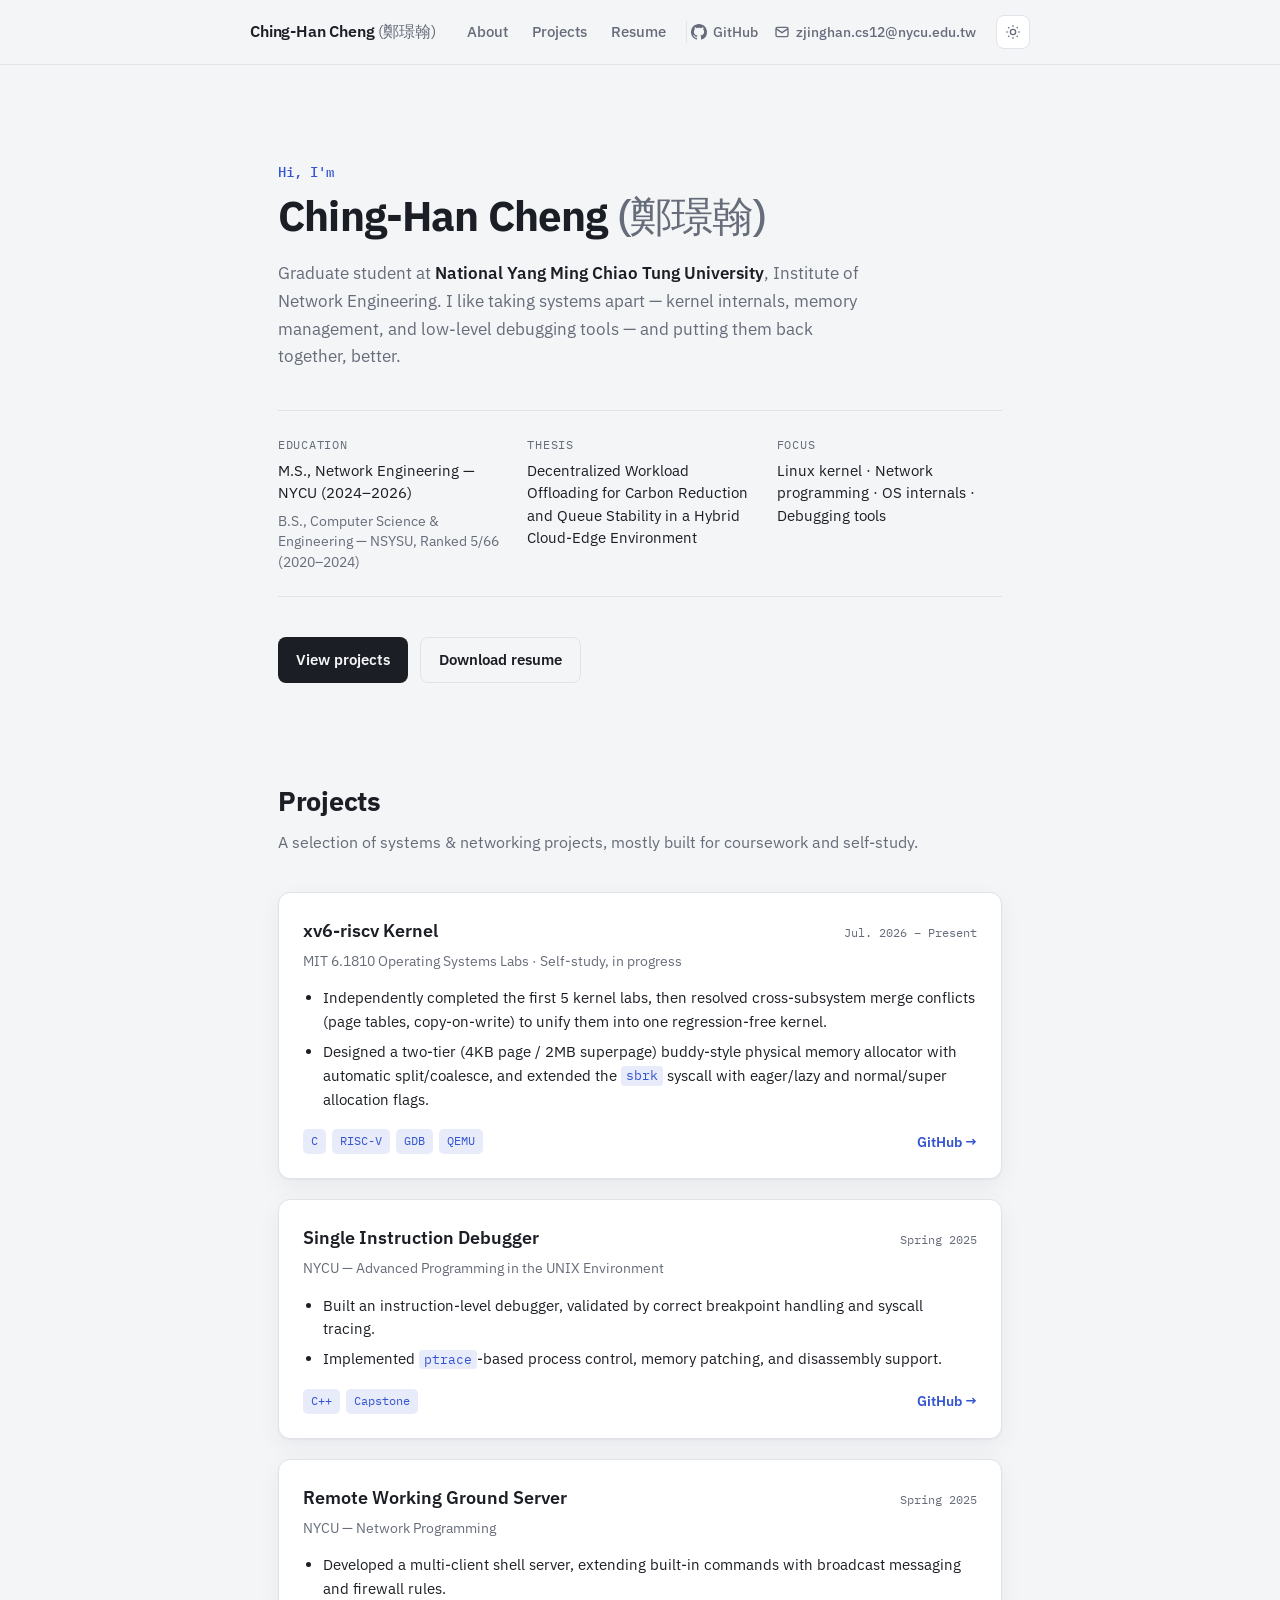
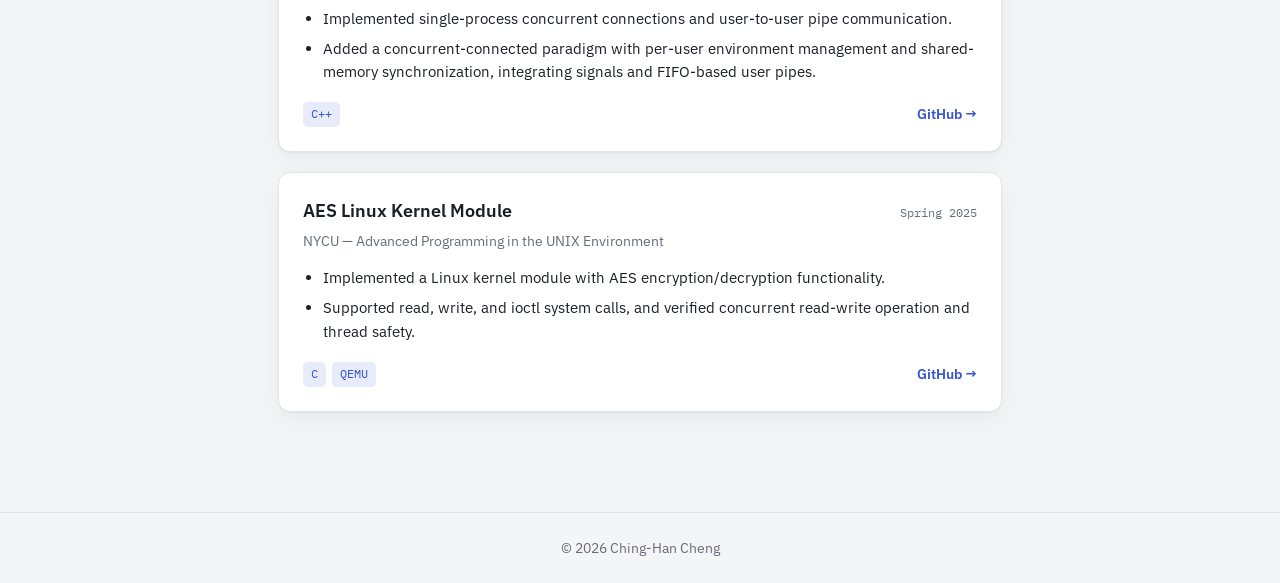
==== index.html @ b5e30c7e "Initial portfolio site" ====
<!DOCTYPE html>
<html lang="en">
<head>
<meta charset="UTF-8">
<meta name="viewport" content="width=device-width, initial-scale=1.0">
<title>Ching-Han Cheng (鄭璟翰)</title>
<meta name="description" content="Ching-Han Cheng (鄭璟翰) — Graduate student at NYCU, working on OS internals, kernel modules, and network programming.">
<link rel="icon" href="data:,">
<link rel="preconnect" href="https://fonts.googleapis.com">
<link rel="preconnect" href="https://fonts.gstatic.com" crossorigin>
<link href="https://fonts.googleapis.com/css2?family=IBM+Plex+Sans:wght@400;500;600;700&family=IBM+Plex+Mono:wght@400;500&display=swap" rel="stylesheet">
<link rel="stylesheet" href="style.css">
</head>
<body>

<div class="noise-guard"></div>

<header class="site-header">
  <div class="wrap header-row">
    <a class="brand" href="#top">Ching-Han Cheng <span class="brand-zh">(鄭璟翰)</span></a>
    <div class="header-controls">
      <nav class="nav">
        <a href="#about">About</a>
        <a href="#projects">Projects</a>
        <a href="assets/resume.pdf" target="_blank" rel="noopener">Resume</a>
      </nav>
      <div class="social-links">
        <a class="social-link" href="https://github.com/z-jing-han" target="_blank" rel="noopener" aria-label="GitHub">
          <svg class="icon" viewBox="0 0 16 16" fill="currentColor" aria-hidden="true"><path d="M8 0C3.58 0 0 3.58 0 8c0 3.54 2.29 6.53 5.47 7.59.4.07.55-.17.55-.38 0-.19-.01-.82-.01-1.49-2.01.37-2.53-.49-2.69-.94-.09-.23-.48-.94-.82-1.13-.28-.15-.68-.52-.01-.53.63-.01 1.08.58 1.23.82.72 1.21 1.87.87 2.33.66.07-.52.28-.87.51-1.07-1.78-.2-3.64-.89-3.64-3.95 0-.87.31-1.59.82-2.15-.08-.2-.36-1.02.08-2.12 0 0 .67-.21 2.2.82.64-.18 1.32-.27 2-.27.68 0 1.36.09 2 .27 1.53-1.04 2.2-.82 2.2-.82.44 1.1.16 1.92.08 2.12.51.56.82 1.27.82 2.15 0 3.07-1.87 3.75-3.65 3.95.29.25.54.73.54 1.48 0 1.07-.01 1.93-.01 2.2 0 .21.15.46.55.38A8.013 8.013 0 0016 8c0-4.42-3.58-8-8-8z"/></svg>
          <span>GitHub</span>
        </a>
        <a class="social-link" href="mailto:zjinghan.cs12@nycu.edu.tw" aria-label="Email" title="zjinghan.cs12@nycu.edu.tw">
          <svg class="icon" viewBox="0 0 24 24" fill="none" stroke="currentColor" stroke-width="2" aria-hidden="true"><rect x="3" y="5" width="18" height="14" rx="2"/><path d="M3 7l9 6 9-6"/></svg>
          <span>zjinghan.cs12@nycu.edu.tw</span>
        </a>
      </div>
      <button id="theme-toggle" class="theme-toggle" type="button" aria-label="Toggle dark mode">
        <svg class="icon icon-sun" viewBox="0 0 24 24" fill="none" stroke="currentColor" stroke-width="2"><circle cx="12" cy="12" r="4"/><path d="M12 2v2M12 20v2M4.93 4.93l1.41 1.41M17.66 17.66l1.41 1.41M2 12h2M20 12h2M4.93 19.07l1.41-1.41M17.66 6.34l1.41-1.41"/></svg>
        <svg class="icon icon-moon" viewBox="0 0 24 24" fill="none" stroke="currentColor" stroke-width="2"><path d="M21 12.79A9 9 0 1111.21 3 7 7 0 0021 12.79z"/></svg>
      </button>
    </div>
  </div>
</header>

<main id="top">

  <section id="about" class="hero wrap">
    <p class="eyebrow">Hi, I'm</p>
    <h1>Ching-Han Cheng <span class="hero-zh">(鄭璟翰)</span></h1>
    <p class="lede">
      Graduate student at <strong>National Yang Ming Chiao Tung University</strong>,
      Institute of Network Engineering. I like taking systems apart &mdash; kernel
      internals, memory management, and low-level debugging tools &mdash; and
      putting them back together, better.
    </p>

    <div class="meta-grid">
      <div class="meta-item">
        <span class="meta-label">Education</span>
        <span class="meta-value">M.S., Network Engineering &mdash; NYCU (2024&ndash;2026)</span>
        <span class="meta-value meta-sub">B.S., Computer Science &amp; Engineering &mdash; NSYSU, Ranked 5/66 (2020&ndash;2024)</span>
      </div>
      <div class="meta-item">
        <span class="meta-label">Thesis</span>
        <span class="meta-value">Decentralized Workload Offloading for Carbon Reduction and Queue Stability in a Hybrid Cloud-Edge Environment</span>
      </div>
      <div class="meta-item">
        <span class="meta-label">Focus</span>
        <span class="meta-value">Linux kernel &middot; Network programming &middot; OS internals &middot; Debugging tools</span>
      </div>
    </div>

    <div class="cta-row">
      <a class="btn btn-primary" href="#projects">View projects</a>
      <a class="btn btn-ghost" href="assets/resume.pdf" download="Ching-Han-Cheng-Resume.pdf">Download resume</a>
    </div>
  </section>

  <section id="projects" class="projects wrap">
    <h2 class="section-title">Projects</h2>
    <p class="section-sub">A selection of systems &amp; networking projects, mostly built for coursework and self-study.</p>

    <div class="project-grid">

      <article class="project-card">
        <div class="project-head">
          <h3>xv6-riscv Kernel</h3>
          <span class="project-period">Jul. 2026 &ndash; Present</span>
        </div>
        <p class="project-sub">MIT 6.1810 Operating Systems Labs &middot; Self-study, in progress</p>
        <ul class="project-points">
          <li>Independently completed the first 5 kernel labs, then resolved cross-subsystem merge conflicts (page tables, copy-on-write) to unify them into one regression-free kernel.</li>
          <li>Designed a two-tier (4KB page / 2MB superpage) buddy-style physical memory allocator with automatic split/coalesce, and extended the <code>sbrk</code> syscall with eager/lazy and normal/super allocation flags.</li>
        </ul>
        <div class="project-footer">
          <div class="tags">
            <span class="tag">C</span><span class="tag">RISC-V</span><span class="tag">GDB</span><span class="tag">QEMU</span>
          </div>
          <!-- TODO: replace with the actual repo URL -->
          <a class="project-link" href="https://github.com/z-jing-han" target="_blank" rel="noopener">GitHub &rarr;</a>
        </div>
      </article>

      <article class="project-card">
        <div class="project-head">
          <h3>Single Instruction Debugger</h3>
          <span class="project-period">Spring 2025</span>
        </div>
        <p class="project-sub">NYCU &mdash; Advanced Programming in the UNIX Environment</p>
        <ul class="project-points">
          <li>Built an instruction-level debugger, validated by correct breakpoint handling and syscall tracing.</li>
          <li>Implemented <code>ptrace</code>-based process control, memory patching, and disassembly support.</li>
        </ul>
        <div class="project-footer">
          <div class="tags">
            <span class="tag">C++</span><span class="tag">Capstone</span>
          </div>
          <!-- TODO: replace with the actual repo URL -->
          <a class="project-link" href="https://github.com/z-jing-han" target="_blank" rel="noopener">GitHub &rarr;</a>
        </div>
      </article>

      <article class="project-card">
        <div class="project-head">
          <h3>Remote Working Ground Server</h3>
          <span class="project-period">Spring 2025</span>
        </div>
        <p class="project-sub">NYCU &mdash; Network Programming</p>
        <ul class="project-points">
          <li>Developed a multi-client shell server, extending built-in commands with broadcast messaging and firewall rules.</li>
          <li>Implemented single-process concurrent connections and user-to-user pipe communication.</li>
          <li>Added a concurrent-connected paradigm with per-user environment management and shared-memory synchronization, integrating signals and FIFO-based user pipes.</li>
        </ul>
        <div class="project-footer">
          <div class="tags">
            <span class="tag">C++</span>
          </div>
          <!-- TODO: replace with the actual repo URL -->
          <a class="project-link" href="https://github.com/z-jing-han" target="_blank" rel="noopener">GitHub &rarr;</a>
        </div>
      </article>

      <article class="project-card">
        <div class="project-head">
          <h3>AES Linux Kernel Module</h3>
          <span class="project-period">Spring 2025</span>
        </div>
        <p class="project-sub">NYCU &mdash; Advanced Programming in the UNIX Environment</p>
        <ul class="project-points">
          <li>Implemented a Linux kernel module with AES encryption/decryption functionality.</li>
          <li>Supported read, write, and ioctl system calls, and verified concurrent read-write operation and thread safety.</li>
        </ul>
        <div class="project-footer">
          <div class="tags">
            <span class="tag">C</span><span class="tag">QEMU</span>
          </div>
          <!-- TODO: replace with the actual repo URL -->
          <a class="project-link" href="https://github.com/z-jing-han" target="_blank" rel="noopener">GitHub &rarr;</a>
        </div>
      </article>

    </div>
  </section>

</main>

<footer class="site-footer">
  <div class="wrap footer-row">
    <p>&copy; <span id="year"></span> Ching-Han Cheng</p>
  </div>
</footer>

<script src="script.js"></script>
</body>
</html>
---- style.css ----
:root {
  --bg: #f4f5f7;
  --bg-raised: #ffffff;
  --text: #1b1e24;
  --text-muted: #666c79;
  --border: #e0e3e8;
  --accent: #3454d1;
  --accent-ink: #ffffff;
  --accent-soft: #e7ebfa;
  --shadow: 0 1px 2px rgba(20, 24, 34, 0.04), 0 8px 24px rgba(20, 24, 34, 0.05);
  --font-sans: 'IBM Plex Sans', -apple-system, BlinkMacSystemFont, 'Segoe UI', sans-serif;
  --font-mono: 'IBM Plex Mono', ui-monospace, SFMono-Regular, Menlo, monospace;
  color-scheme: light;
}

@media (prefers-color-scheme: dark) {
  :root:not([data-theme="light"]) {
    --bg: #15171b;
    --bg-raised: #1c1f25;
    --text: #e7e9ec;
    --text-muted: #8b909b;
    --border: #2a2d34;
    --accent: #7f96ff;
    --accent-ink: #12141a;
    --accent-soft: #232a44;
    --shadow: 0 1px 2px rgba(0, 0, 0, 0.25), 0 8px 24px rgba(0, 0, 0, 0.35);
    color-scheme: dark;
  }
}

:root[data-theme="dark"] {
  --bg: #15171b;
  --bg-raised: #1c1f25;
  --text: #e7e9ec;
  --text-muted: #8b909b;
  --border: #2a2d34;
  --accent: #7f96ff;
  --accent-ink: #12141a;
  --accent-soft: #232a44;
  --shadow: 0 1px 2px rgba(0, 0, 0, 0.25), 0 8px 24px rgba(0, 0, 0, 0.35);
  color-scheme: dark;
}

* { box-sizing: border-box; }

html {
  scroll-behavior: smooth;
}

body {
  margin: 0;
  background: var(--bg);
  color: var(--text);
  font-family: var(--font-sans);
  font-size: 16px;
  line-height: 1.6;
  -webkit-font-smoothing: antialiased;
}

.wrap {
  max-width: 780px;
  margin: 0 auto;
  padding: 0 28px;
}

a {
  color: var(--accent);
  text-decoration: none;
}
a:hover { text-decoration: underline; }

code {
  font-family: var(--font-mono);
  font-size: 0.88em;
  background: var(--accent-soft);
  color: var(--accent);
  padding: 0.1em 0.4em;
  border-radius: 4px;
}

/* Header */
.site-header {
  position: sticky;
  top: 0;
  z-index: 10;
  background: color-mix(in srgb, var(--bg) 88%, transparent);
  backdrop-filter: blur(8px);
  border-bottom: 1px solid var(--border);
}

.header-row {
  display: flex;
  align-items: center;
  justify-content: space-between;
  flex-wrap: wrap;
  gap: 10px 24px;
  min-height: 64px;
  padding: 10px 0;
}

.brand {
  font-weight: 600;
  color: var(--text);
  letter-spacing: -0.01em;
  white-space: nowrap;
}
.brand:hover { text-decoration: none; color: var(--accent); }

.brand-zh {
  font-weight: 400;
  color: var(--text-muted);
}

.header-controls {
  display: flex;
  align-items: center;
  flex-wrap: wrap;
  gap: 20px;
}

.nav {
  display: flex;
  gap: 24px;
}
.nav a {
  color: var(--text-muted);
  font-size: 0.94rem;
  font-weight: 500;
}
.nav a:hover { color: var(--text); text-decoration: none; }

.social-links {
  display: flex;
  align-items: center;
  gap: 16px;
  padding-left: 4px;
  border-left: 1px solid var(--border);
}

.social-link {
  display: inline-flex;
  align-items: center;
  gap: 6px;
  color: var(--text-muted);
  font-size: 0.86rem;
  font-weight: 500;
}
.social-link:hover { color: var(--accent); text-decoration: none; }
.social-link .icon { width: 16px; height: 16px; flex-shrink: 0; }

.theme-toggle {
  display: inline-flex;
  align-items: center;
  justify-content: center;
  width: 34px;
  height: 34px;
  border-radius: 8px;
  border: 1px solid var(--border);
  background: var(--bg-raised);
  color: var(--text-muted);
  cursor: pointer;
}
.theme-toggle:hover { color: var(--text); border-color: var(--text-muted); }
.icon { width: 16px; height: 16px; }
.icon-moon { display: none; }
:root[data-theme="dark"] .icon-sun { display: none; }
:root[data-theme="dark"] .icon-moon { display: block; }
@media (prefers-color-scheme: dark) {
  :root:not([data-theme="light"]) .icon-sun { display: none; }
  :root:not([data-theme="light"]) .icon-moon { display: block; }
}

/* Hero */
.hero {
  padding: 96px 28px 64px;
}

.eyebrow {
  margin: 0 0 8px;
  color: var(--accent);
  font-family: var(--font-mono);
  font-size: 0.88rem;
  font-weight: 500;
}

.hero h1 {
  margin: 0 0 20px;
  font-size: 2.6rem;
  font-weight: 700;
  letter-spacing: -0.02em;
  line-height: 1.15;
}

.hero-zh {
  color: var(--text-muted);
  font-weight: 500;
}

.lede {
  max-width: 60ch;
  color: var(--text-muted);
  font-size: 1.08rem;
  margin: 0 0 40px;
}
.lede strong { color: var(--text); font-weight: 600; }

.meta-grid {
  display: grid;
  grid-template-columns: repeat(3, 1fr);
  gap: 24px;
  padding: 24px 0;
  margin-bottom: 40px;
  border-top: 1px solid var(--border);
  border-bottom: 1px solid var(--border);
}

.meta-item {
  display: flex;
  flex-direction: column;
  gap: 6px;
}

.meta-label {
  font-family: var(--font-mono);
  font-size: 0.76rem;
  text-transform: uppercase;
  letter-spacing: 0.06em;
  color: var(--text-muted);
}

.meta-value {
  font-size: 0.92rem;
  color: var(--text);
  line-height: 1.5;
}

.meta-sub {
  color: var(--text-muted);
  font-size: 0.86rem;
}

.cta-row {
  display: flex;
  gap: 12px;
}

.btn {
  display: inline-flex;
  align-items: center;
  padding: 10px 18px;
  border-radius: 8px;
  font-size: 0.92rem;
  font-weight: 600;
}
.btn:hover { text-decoration: none; }

.btn-primary {
  background: var(--text);
  color: var(--bg);
}
.btn-primary:hover { opacity: 0.85; }

.btn-ghost {
  background: transparent;
  border: 1px solid var(--border);
  color: var(--text);
}
.btn-ghost:hover { border-color: var(--text-muted); }

/* Projects */
.projects {
  padding: 32px 28px 100px;
}

.section-title {
  margin: 0 0 8px;
  font-size: 1.7rem;
  font-weight: 700;
  letter-spacing: -0.01em;
}

.section-sub {
  margin: 0 0 36px;
  color: var(--text-muted);
}

.project-grid {
  display: grid;
  gap: 20px;
}

.project-card {
  background: var(--bg-raised);
  border: 1px solid var(--border);
  border-radius: 12px;
  padding: 24px;
  box-shadow: var(--shadow);
}

.project-head {
  display: flex;
  align-items: baseline;
  justify-content: space-between;
  gap: 12px;
  flex-wrap: wrap;
}

.project-head h3 {
  margin: 0;
  font-size: 1.12rem;
  font-weight: 600;
}

.project-period {
  font-family: var(--font-mono);
  font-size: 0.78rem;
  color: var(--text-muted);
  white-space: nowrap;
}

.project-sub {
  margin: 4px 0 14px;
  color: var(--text-muted);
  font-size: 0.88rem;
}

.project-points {
  margin: 0 0 18px;
  padding-left: 20px;
  color: var(--text);
  font-size: 0.93rem;
}
.project-points li { margin-bottom: 6px; }
.project-points li:last-child { margin-bottom: 0; }

.project-footer {
  display: flex;
  align-items: center;
  justify-content: space-between;
  gap: 12px;
  flex-wrap: wrap;
}

.tags {
  display: flex;
  flex-wrap: wrap;
  gap: 6px;
}

.tag {
  font-family: var(--font-mono);
  font-size: 0.74rem;
  padding: 3px 8px;
  border-radius: 5px;
  background: var(--accent-soft);
  color: var(--accent);
}

.project-link {
  font-size: 0.88rem;
  font-weight: 600;
  white-space: nowrap;
}

/* Footer */
.site-footer {
  border-top: 1px solid var(--border);
}

.footer-row {
  display: flex;
  align-items: center;
  justify-content: center;
  padding: 24px 28px;
  color: var(--text-muted);
  font-size: 0.86rem;
}
.footer-row p { margin: 0; }

/* Responsive */
@media (max-width: 640px) {
  .nav { gap: 18px; }
  .hero { padding: 64px 20px 48px; }
  .hero h1 { font-size: 2.1rem; }
  .meta-grid { grid-template-columns: 1fr; gap: 20px; }
  .projects { padding: 24px 20px 72px; }
  .footer-row { flex-direction: column; gap: 12px; text-align: center; }
}

@media (max-width: 560px) {
  .social-link span { display: none; }
  .social-links { gap: 14px; }
}
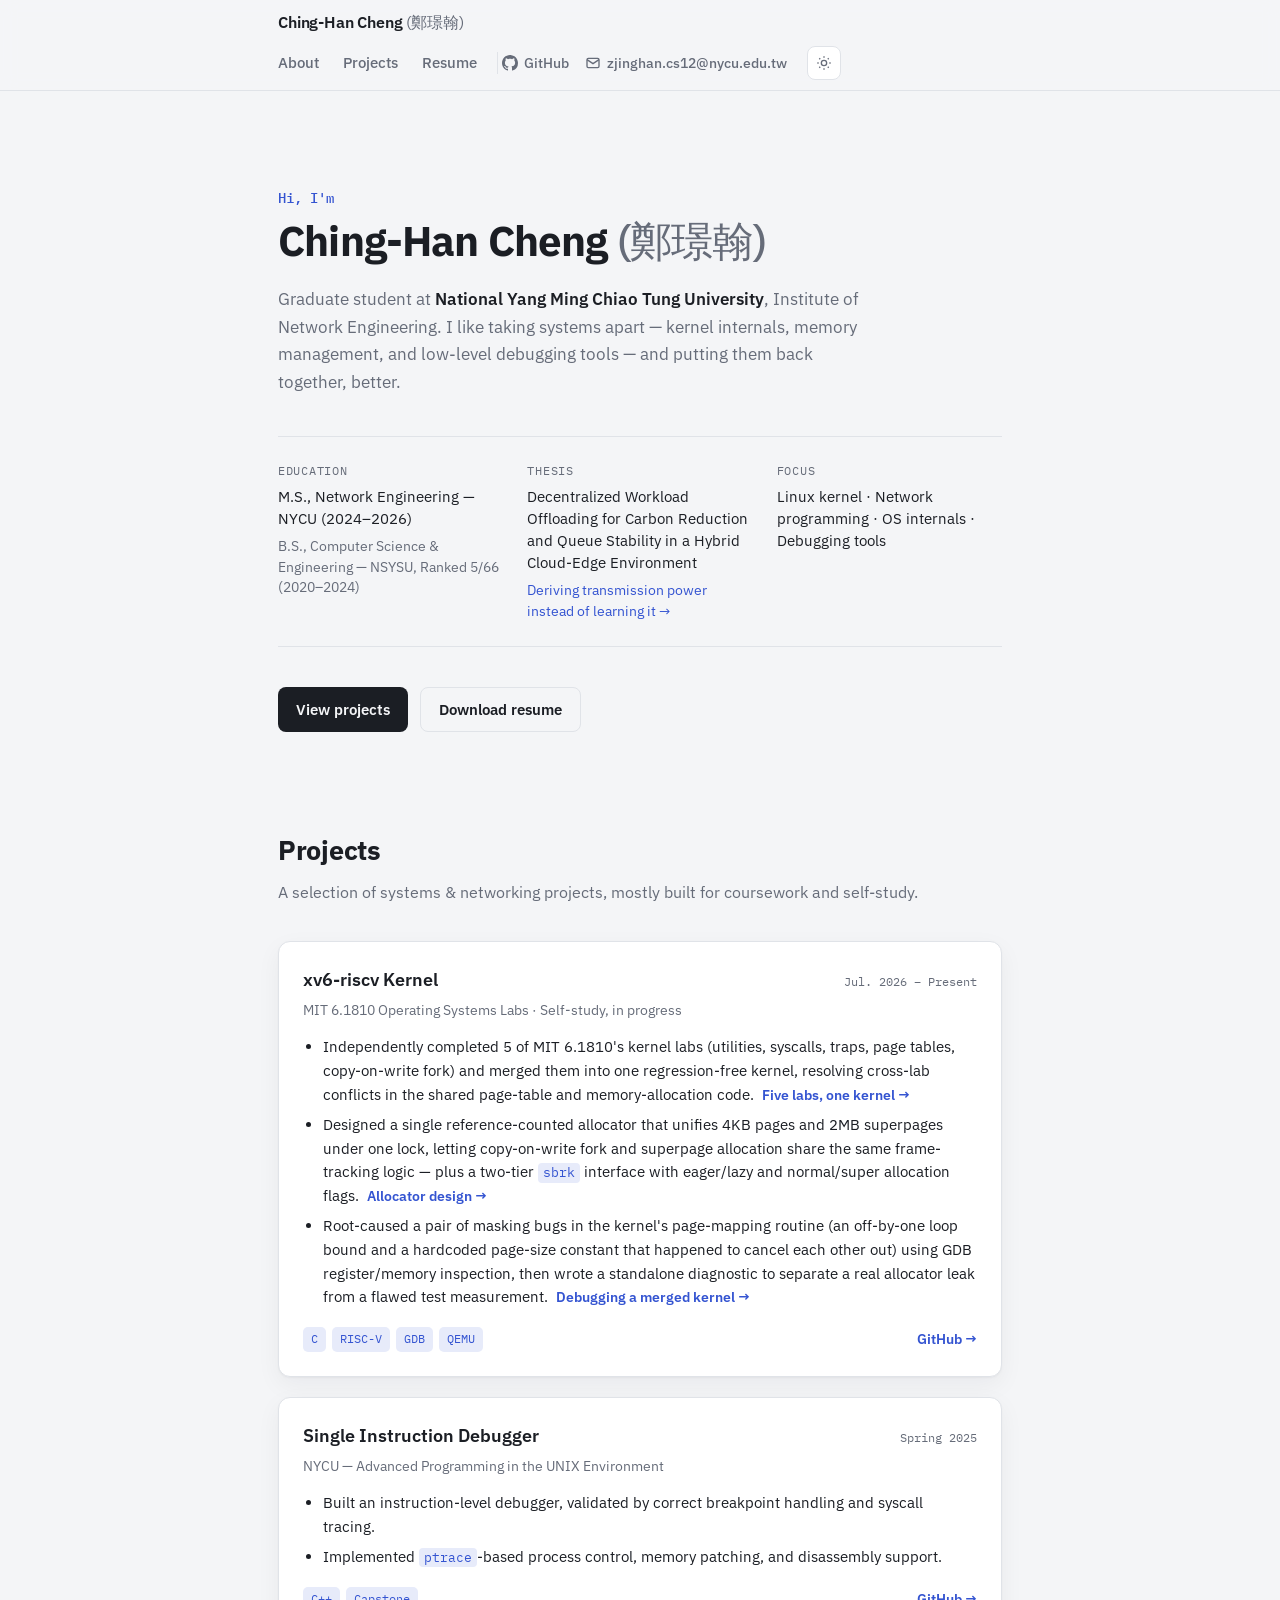
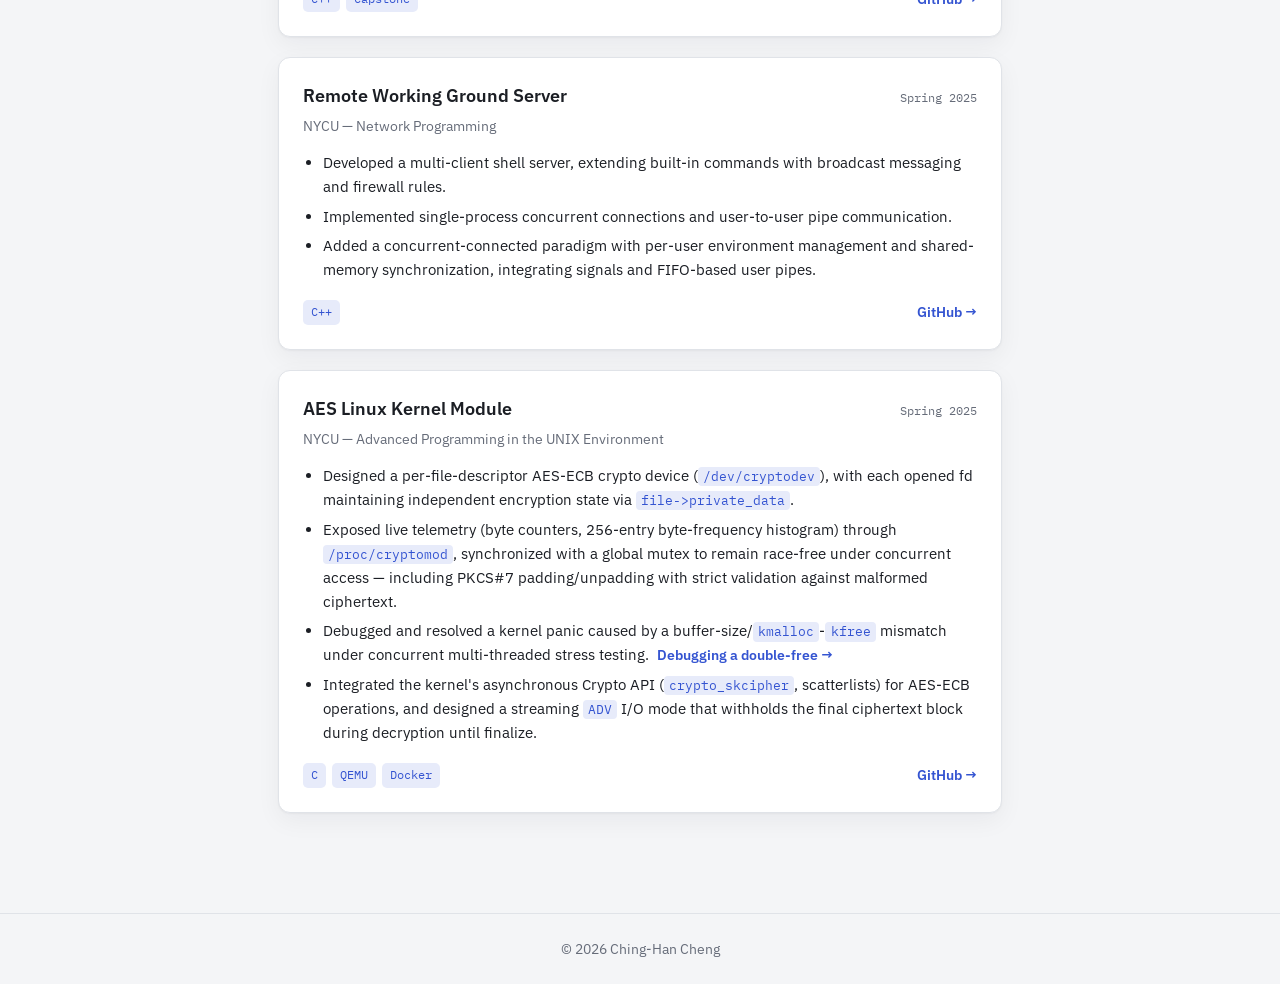
==== commit 1b1fa273: "Add 3 project html, xv6, AES, Thesis; first 2 not checkout." ====
--- a/index.html
+++ b/index.html
@@ -63,6 +63,7 @@
       <div class="meta-item">
         <span class="meta-label">Thesis</span>
         <span class="meta-value">Decentralized Workload Offloading for Carbon Reduction and Queue Stability in a Hybrid Cloud-Edge Environment</span>
+        <span class="meta-value meta-sub"><a href="projects/thesis-carbon-aware-offloading.html">Deriving transmission power instead of learning it &rarr;</a></span>
       </div>
       <div class="meta-item">
         <span class="meta-label">Focus</span>
@@ -89,15 +90,18 @@
         </div>
         <p class="project-sub">MIT 6.1810 Operating Systems Labs &middot; Self-study, in progress</p>
         <ul class="project-points">
-          <li>Independently completed the first 5 kernel labs, then resolved cross-subsystem merge conflicts (page tables, copy-on-write) to unify them into one regression-free kernel.</li>
-          <li>Designed a two-tier (4KB page / 2MB superpage) buddy-style physical memory allocator with automatic split/coalesce, and extended the <code>sbrk</code> syscall with eager/lazy and normal/super allocation flags.</li>
+          <li>Independently completed 5 of MIT 6.1810's kernel labs (utilities, syscalls, traps, page tables, copy-on-write fork) and merged them into one regression-free kernel, resolving cross-lab conflicts in the shared page-table and memory-allocation code.
+            <a class="bullet-link" href="projects/xv6-labs-overview.html">Five labs, one kernel &rarr;</a></li>
+          <li>Designed a single reference-counted allocator that unifies 4KB pages and 2MB superpages under one lock, letting copy-on-write fork and superpage allocation share the same frame-tracking logic &mdash; plus a two-tier <code>sbrk</code> interface with eager/lazy and normal/super allocation flags.
+            <a class="bullet-link" href="projects/xv6-memory-management.html">Allocator design &rarr;</a></li>
+          <li>Root-caused a pair of masking bugs in the kernel's page-mapping routine (an off-by-one loop bound and a hardcoded page-size constant that happened to cancel each other out) using GDB register/memory inspection, then wrote a standalone diagnostic to separate a real allocator leak from a flawed test measurement.
+            <a class="bullet-link" href="projects/xv6-debugging.html">Debugging a merged kernel &rarr;</a></li>
         </ul>
         <div class="project-footer">
           <div class="tags">
             <span class="tag">C</span><span class="tag">RISC-V</span><span class="tag">GDB</span><span class="tag">QEMU</span>
           </div>
-          <!-- TODO: replace with the actual repo URL -->
-          <a class="project-link" href="https://github.com/z-jing-han" target="_blank" rel="noopener">GitHub &rarr;</a>
+          <a class="project-link" href="https://github.com/z-jing-han/xv6-riscv" target="_blank" rel="noopener">GitHub &rarr;</a>
         </div>
       </article>
 
@@ -115,8 +119,7 @@
           <div class="tags">
             <span class="tag">C++</span><span class="tag">Capstone</span>
           </div>
-          <!-- TODO: replace with the actual repo URL -->
-          <a class="project-link" href="https://github.com/z-jing-han" target="_blank" rel="noopener">GitHub &rarr;</a>
+          <a class="project-link" href="https://github.com/z-jing-han/Advance-Programming-in-UNIX-system/tree/master/hw2/todo" target="_blank" rel="noopener">GitHub &rarr;</a>
         </div>
       </article>
 
@@ -135,8 +138,7 @@
           <div class="tags">
             <span class="tag">C++</span>
           </div>
-          <!-- TODO: replace with the actual repo URL -->
-          <a class="project-link" href="https://github.com/z-jing-han" target="_blank" rel="noopener">GitHub &rarr;</a>
+          <a class="project-link" href="https://github.com/z-jing-han/Network-Programming" target="_blank" rel="noopener">GitHub &rarr;</a>
         </div>
       </article>
 
@@ -147,15 +149,17 @@
         </div>
         <p class="project-sub">NYCU &mdash; Advanced Programming in the UNIX Environment</p>
         <ul class="project-points">
-          <li>Implemented a Linux kernel module with AES encryption/decryption functionality.</li>
-          <li>Supported read, write, and ioctl system calls, and verified concurrent read-write operation and thread safety.</li>
+          <li>Designed a per-file-descriptor AES-ECB crypto device (<code>/dev/cryptodev</code>), with each opened fd maintaining independent encryption state via <code>file->private_data</code>.</li>
+          <li>Exposed live telemetry (byte counters, 256-entry byte-frequency histogram) through <code>/proc/cryptomod</code>, synchronized with a global mutex to remain race-free under concurrent access &mdash; including PKCS#7 padding/unpadding with strict validation against malformed ciphertext.</li>
+          <li>Debugged and resolved a kernel panic caused by a buffer-size/<code>kmalloc</code>-<code>kfree</code> mismatch under concurrent multi-threaded stress testing.
+            <a class="bullet-link" href="projects/aes-kernel-debugging.html">Debugging a double-free &rarr;</a></li>
+          <li>Integrated the kernel's asynchronous Crypto API (<code>crypto_skcipher</code>, scatterlists) for AES-ECB operations, and designed a streaming <code>ADV</code> I/O mode that withholds the final ciphertext block during decryption until finalize.</li>
         </ul>
         <div class="project-footer">
           <div class="tags">
-            <span class="tag">C</span><span class="tag">QEMU</span>
+            <span class="tag">C</span><span class="tag">QEMU</span><span class="tag">Docker</span>
           </div>
-          <!-- TODO: replace with the actual repo URL -->
-          <a class="project-link" href="https://github.com/z-jing-han" target="_blank" rel="noopener">GitHub &rarr;</a>
+          <a class="project-link" href="https://github.com/z-jing-han/Advance-Programming-in-UNIX-system/tree/master/lab2/todo" target="_blank" rel="noopener">GitHub &rarr;</a>
         </div>
       </article>
 
--- a/style.css
+++ b/style.css
@@ -95,7 +95,7 @@
   flex-wrap: wrap;
   gap: 10px 24px;
   min-height: 64px;
-  padding: 10px 0;
+  padding-block: 10px;
 }
 
 .brand {
@@ -362,6 +362,15 @@
   white-space: nowrap;
 }
 
+.bullet-link {
+  display: inline-block;
+  margin-left: 4px;
+  color: var(--accent);
+  font-size: 0.86rem;
+  font-weight: 600;
+  white-space: nowrap;
+}
+
 /* Footer */
 .site-footer {
   border-top: 1px solid var(--border);
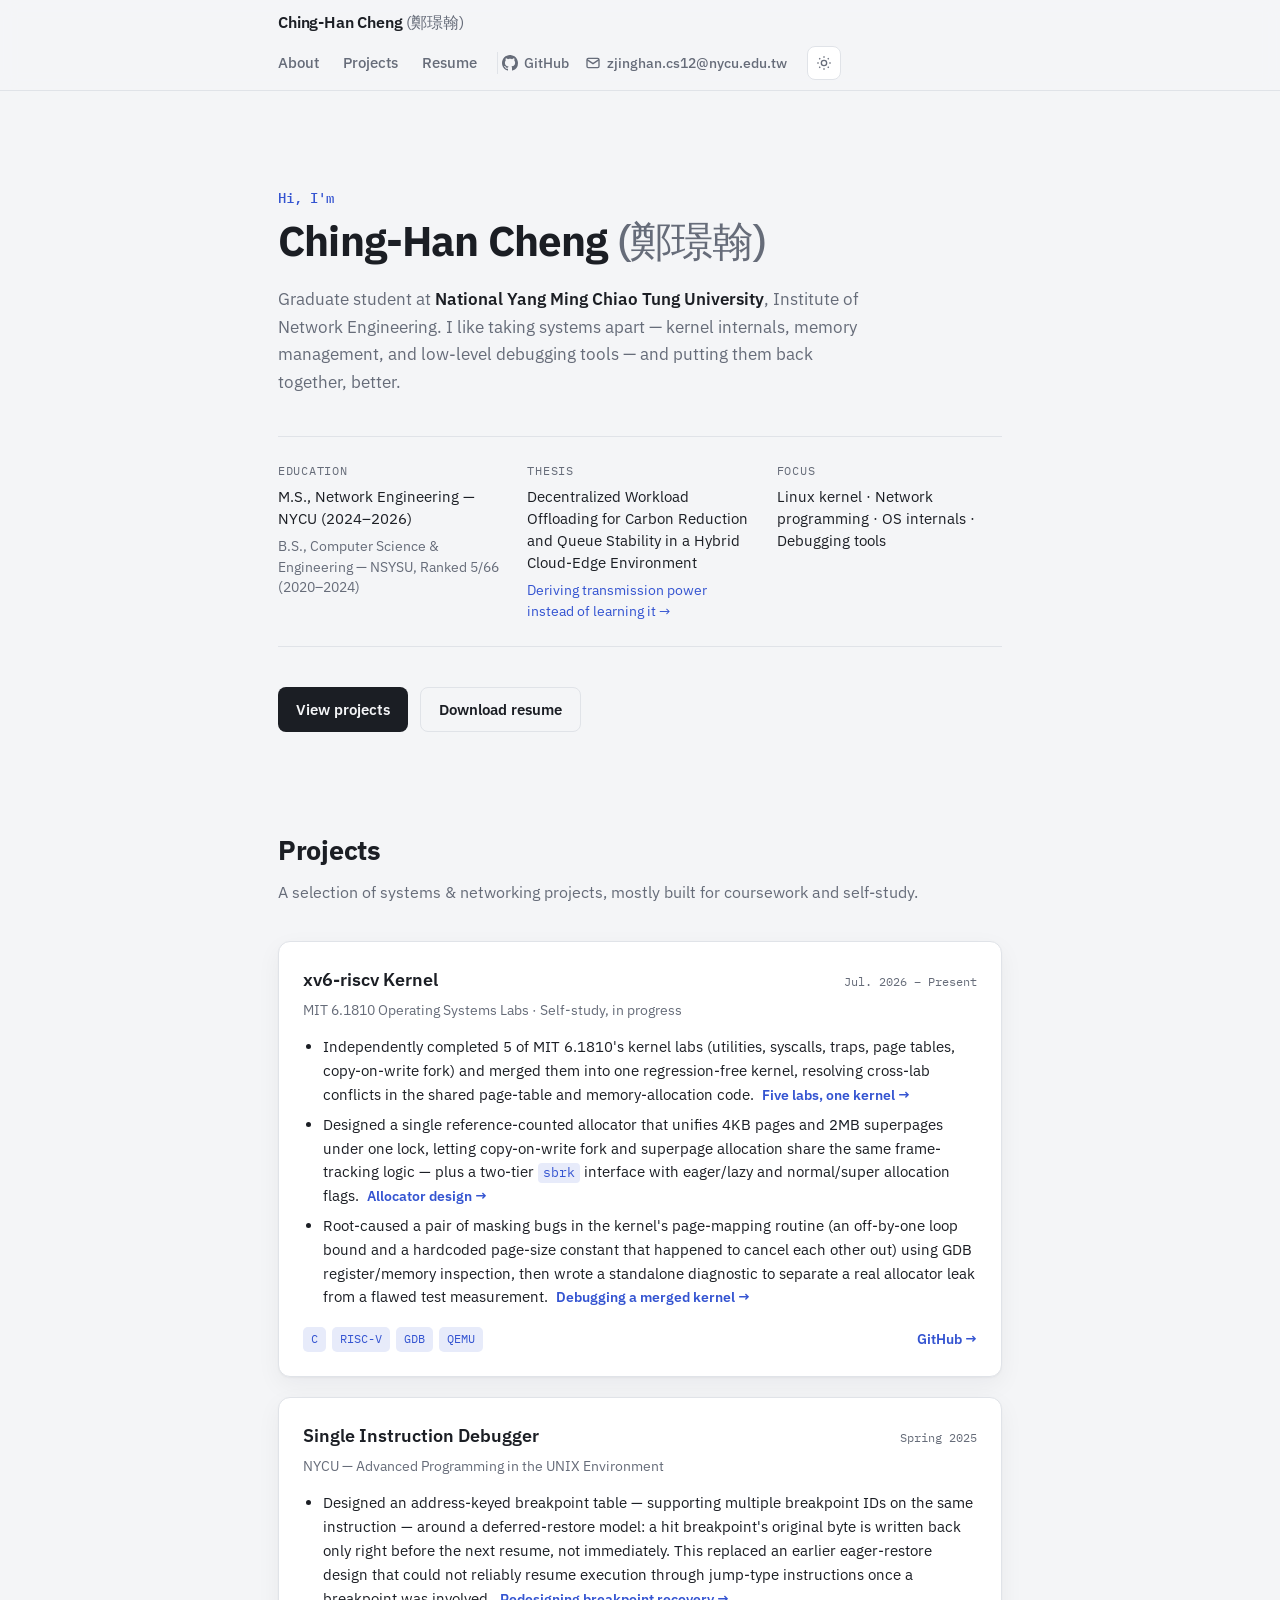
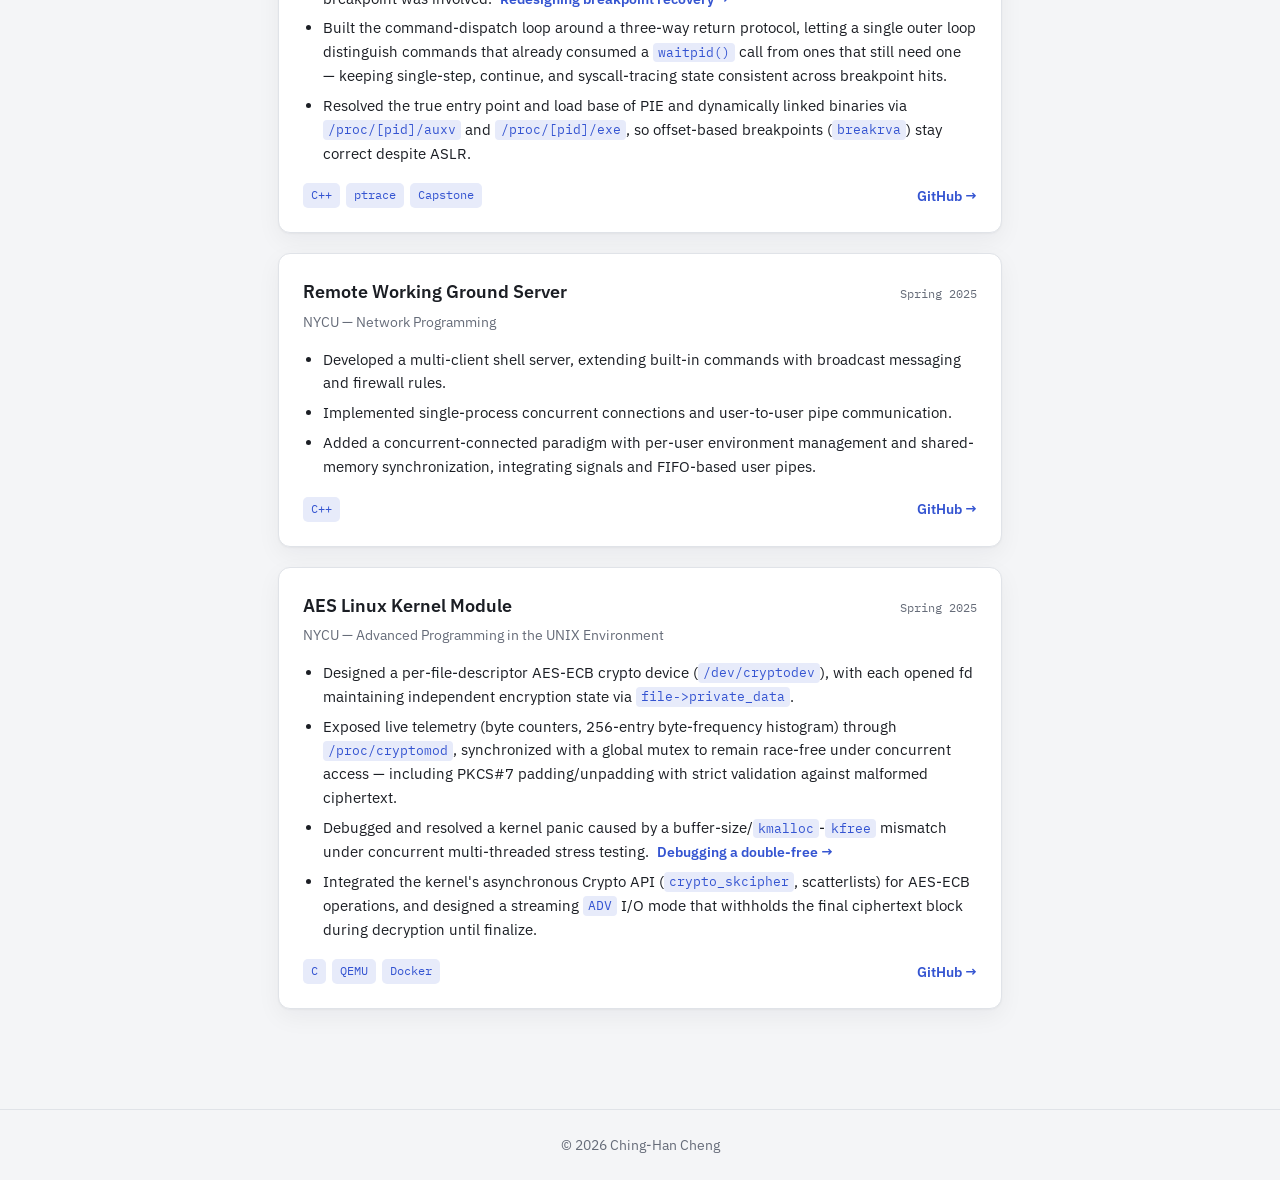
==== commit 150a75a9: "check the debugger page" ====
--- a/index.html
+++ b/index.html
@@ -112,12 +112,14 @@
         </div>
         <p class="project-sub">NYCU &mdash; Advanced Programming in the UNIX Environment</p>
         <ul class="project-points">
-          <li>Built an instruction-level debugger, validated by correct breakpoint handling and syscall tracing.</li>
-          <li>Implemented <code>ptrace</code>-based process control, memory patching, and disassembly support.</li>
+          <li>Designed an address-keyed breakpoint table &mdash; supporting multiple breakpoint IDs on the same instruction &mdash; around a deferred-restore model: a hit breakpoint's original byte is written back only right before the next resume, not immediately. This replaced an earlier eager-restore design that could not reliably resume execution through jump-type instructions once a breakpoint was involved.
+            <a class="bullet-link" href="projects/sdb-breakpoint-recovery.html">Redesigning breakpoint recovery &rarr;</a></li>
+          <li>Built the command-dispatch loop around a three-way return protocol, letting a single outer loop distinguish commands that already consumed a <code>waitpid()</code> call from ones that still need one &mdash; keeping single-step, continue, and syscall-tracing state consistent across breakpoint hits.</li>
+          <li>Resolved the true entry point and load base of PIE and dynamically linked binaries via <code>/proc/[pid]/auxv</code> and <code>/proc/[pid]/exe</code>, so offset-based breakpoints (<code>breakrva</code>) stay correct despite ASLR.</li>
         </ul>
         <div class="project-footer">
           <div class="tags">
-            <span class="tag">C++</span><span class="tag">Capstone</span>
+            <span class="tag">C++</span><span class="tag">ptrace</span><span class="tag">Capstone</span>
           </div>
           <a class="project-link" href="https://github.com/z-jing-han/Advance-Programming-in-UNIX-system/tree/master/hw2/todo" target="_blank" rel="noopener">GitHub &rarr;</a>
         </div>
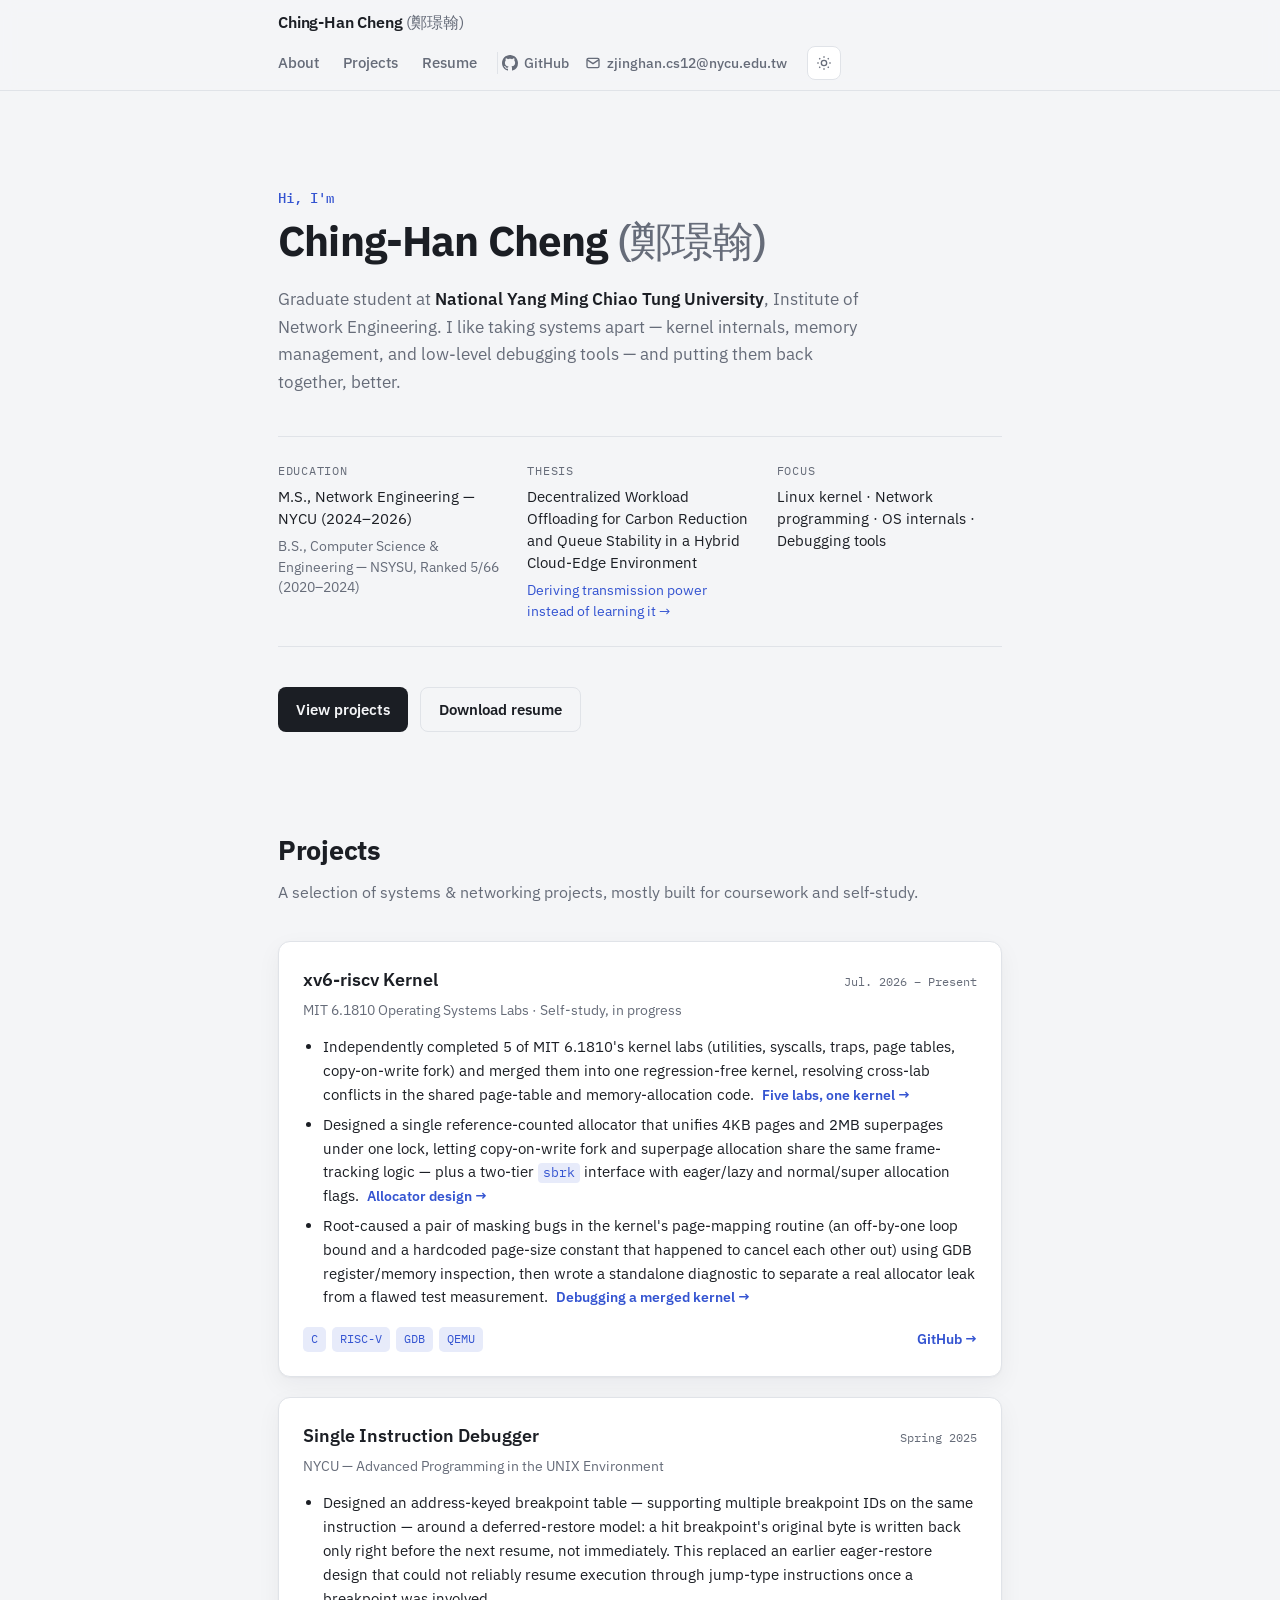
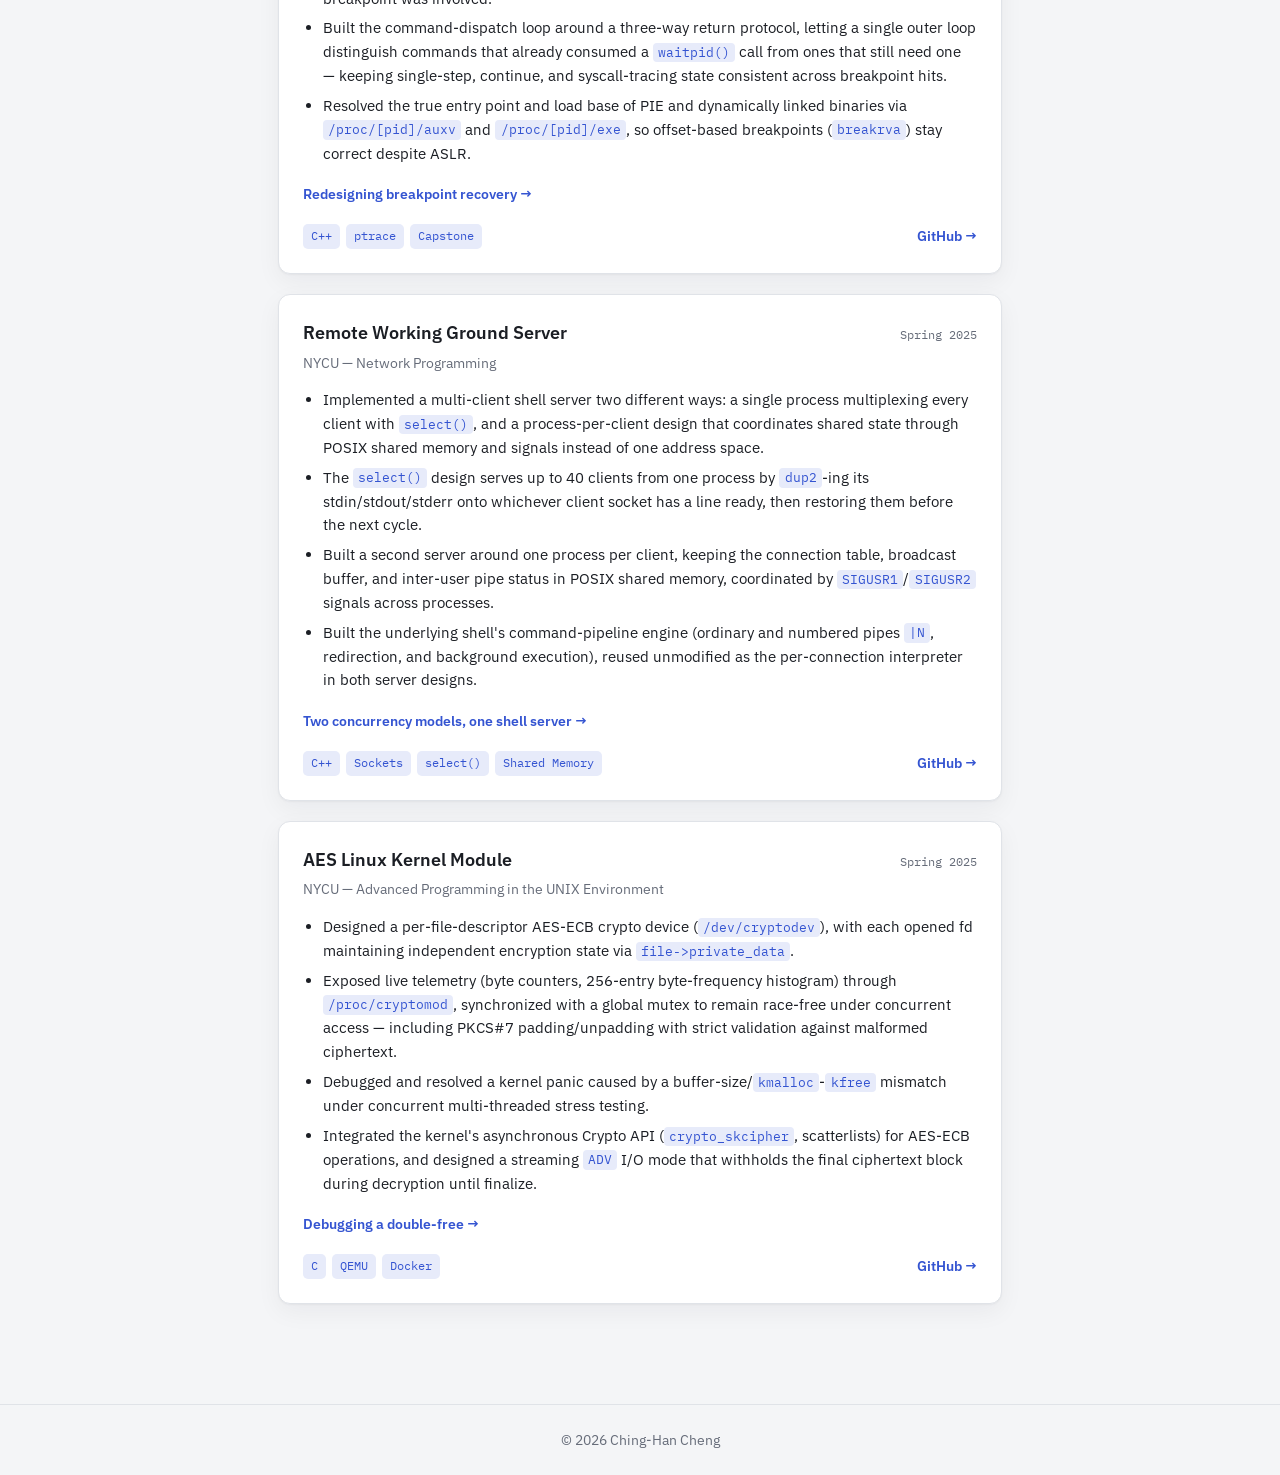
==== commit c50a7f94: "np project page" ====
--- a/index.html
+++ b/index.html
@@ -112,11 +112,11 @@
         </div>
         <p class="project-sub">NYCU &mdash; Advanced Programming in the UNIX Environment</p>
         <ul class="project-points">
-          <li>Designed an address-keyed breakpoint table &mdash; supporting multiple breakpoint IDs on the same instruction &mdash; around a deferred-restore model: a hit breakpoint's original byte is written back only right before the next resume, not immediately. This replaced an earlier eager-restore design that could not reliably resume execution through jump-type instructions once a breakpoint was involved.
-            <a class="bullet-link" href="projects/sdb-breakpoint-recovery.html">Redesigning breakpoint recovery &rarr;</a></li>
+          <li>Designed an address-keyed breakpoint table &mdash; supporting multiple breakpoint IDs on the same instruction &mdash; around a deferred-restore model: a hit breakpoint's original byte is written back only right before the next resume, not immediately. This replaced an earlier eager-restore design that could not reliably resume execution through jump-type instructions once a breakpoint was involved.</li>
           <li>Built the command-dispatch loop around a three-way return protocol, letting a single outer loop distinguish commands that already consumed a <code>waitpid()</code> call from ones that still need one &mdash; keeping single-step, continue, and syscall-tracing state consistent across breakpoint hits.</li>
           <li>Resolved the true entry point and load base of PIE and dynamically linked binaries via <code>/proc/[pid]/auxv</code> and <code>/proc/[pid]/exe</code>, so offset-based breakpoints (<code>breakrva</code>) stay correct despite ASLR.</li>
         </ul>
+        <p class="card-link"><a href="projects/sdb-breakpoint-recovery.html">Redesigning breakpoint recovery &rarr;</a></p>
         <div class="project-footer">
           <div class="tags">
             <span class="tag">C++</span><span class="tag">ptrace</span><span class="tag">Capstone</span>
@@ -132,13 +132,15 @@
         </div>
         <p class="project-sub">NYCU &mdash; Network Programming</p>
         <ul class="project-points">
-          <li>Developed a multi-client shell server, extending built-in commands with broadcast messaging and firewall rules.</li>
-          <li>Implemented single-process concurrent connections and user-to-user pipe communication.</li>
-          <li>Added a concurrent-connected paradigm with per-user environment management and shared-memory synchronization, integrating signals and FIFO-based user pipes.</li>
+          <li>Implemented a multi-client shell server two different ways: a single process multiplexing every client with <code>select()</code>, and a process-per-client design that coordinates shared state through POSIX shared memory and signals instead of one address space.</li>
+          <li>The <code>select()</code> design serves up to 40 clients from one process by <code>dup2</code>-ing its stdin/stdout/stderr onto whichever client socket has a line ready, then restoring them before the next cycle.</li>
+          <li>Built a second server around one process per client, keeping the connection table, broadcast buffer, and inter-user pipe status in POSIX shared memory, coordinated by <code>SIGUSR1</code>/<code>SIGUSR2</code> signals across processes.</li>
+          <li>Built the underlying shell's command-pipeline engine (ordinary and numbered pipes <code>|N</code>, redirection, and background execution), reused unmodified as the per-connection interpreter in both server designs.</li>
         </ul>
+        <p class="card-link"><a href="projects/np-server-architecture.html">Two concurrency models, one shell server &rarr;</a></p>
         <div class="project-footer">
           <div class="tags">
-            <span class="tag">C++</span>
+            <span class="tag">C++</span><span class="tag">Sockets</span><span class="tag">select()</span><span class="tag">Shared Memory</span>
           </div>
           <a class="project-link" href="https://github.com/z-jing-han/Network-Programming" target="_blank" rel="noopener">GitHub &rarr;</a>
         </div>
@@ -153,10 +155,10 @@
         <ul class="project-points">
           <li>Designed a per-file-descriptor AES-ECB crypto device (<code>/dev/cryptodev</code>), with each opened fd maintaining independent encryption state via <code>file->private_data</code>.</li>
           <li>Exposed live telemetry (byte counters, 256-entry byte-frequency histogram) through <code>/proc/cryptomod</code>, synchronized with a global mutex to remain race-free under concurrent access &mdash; including PKCS#7 padding/unpadding with strict validation against malformed ciphertext.</li>
-          <li>Debugged and resolved a kernel panic caused by a buffer-size/<code>kmalloc</code>-<code>kfree</code> mismatch under concurrent multi-threaded stress testing.
-            <a class="bullet-link" href="projects/aes-kernel-debugging.html">Debugging a double-free &rarr;</a></li>
+          <li>Debugged and resolved a kernel panic caused by a buffer-size/<code>kmalloc</code>-<code>kfree</code> mismatch under concurrent multi-threaded stress testing.</li>
           <li>Integrated the kernel's asynchronous Crypto API (<code>crypto_skcipher</code>, scatterlists) for AES-ECB operations, and designed a streaming <code>ADV</code> I/O mode that withholds the final ciphertext block during decryption until finalize.</li>
         </ul>
+        <p class="card-link"><a href="projects/aes-kernel-debugging.html">Debugging a double-free &rarr;</a></p>
         <div class="project-footer">
           <div class="tags">
             <span class="tag">C</span><span class="tag">QEMU</span><span class="tag">Docker</span>
--- a/style.css
+++ b/style.css
@@ -371,6 +371,12 @@
   white-space: nowrap;
 }
 
+.card-link {
+  margin: 0 0 18px;
+  font-size: 0.88rem;
+  font-weight: 600;
+}
+
 /* Footer */
 .site-footer {
   border-top: 1px solid var(--border);
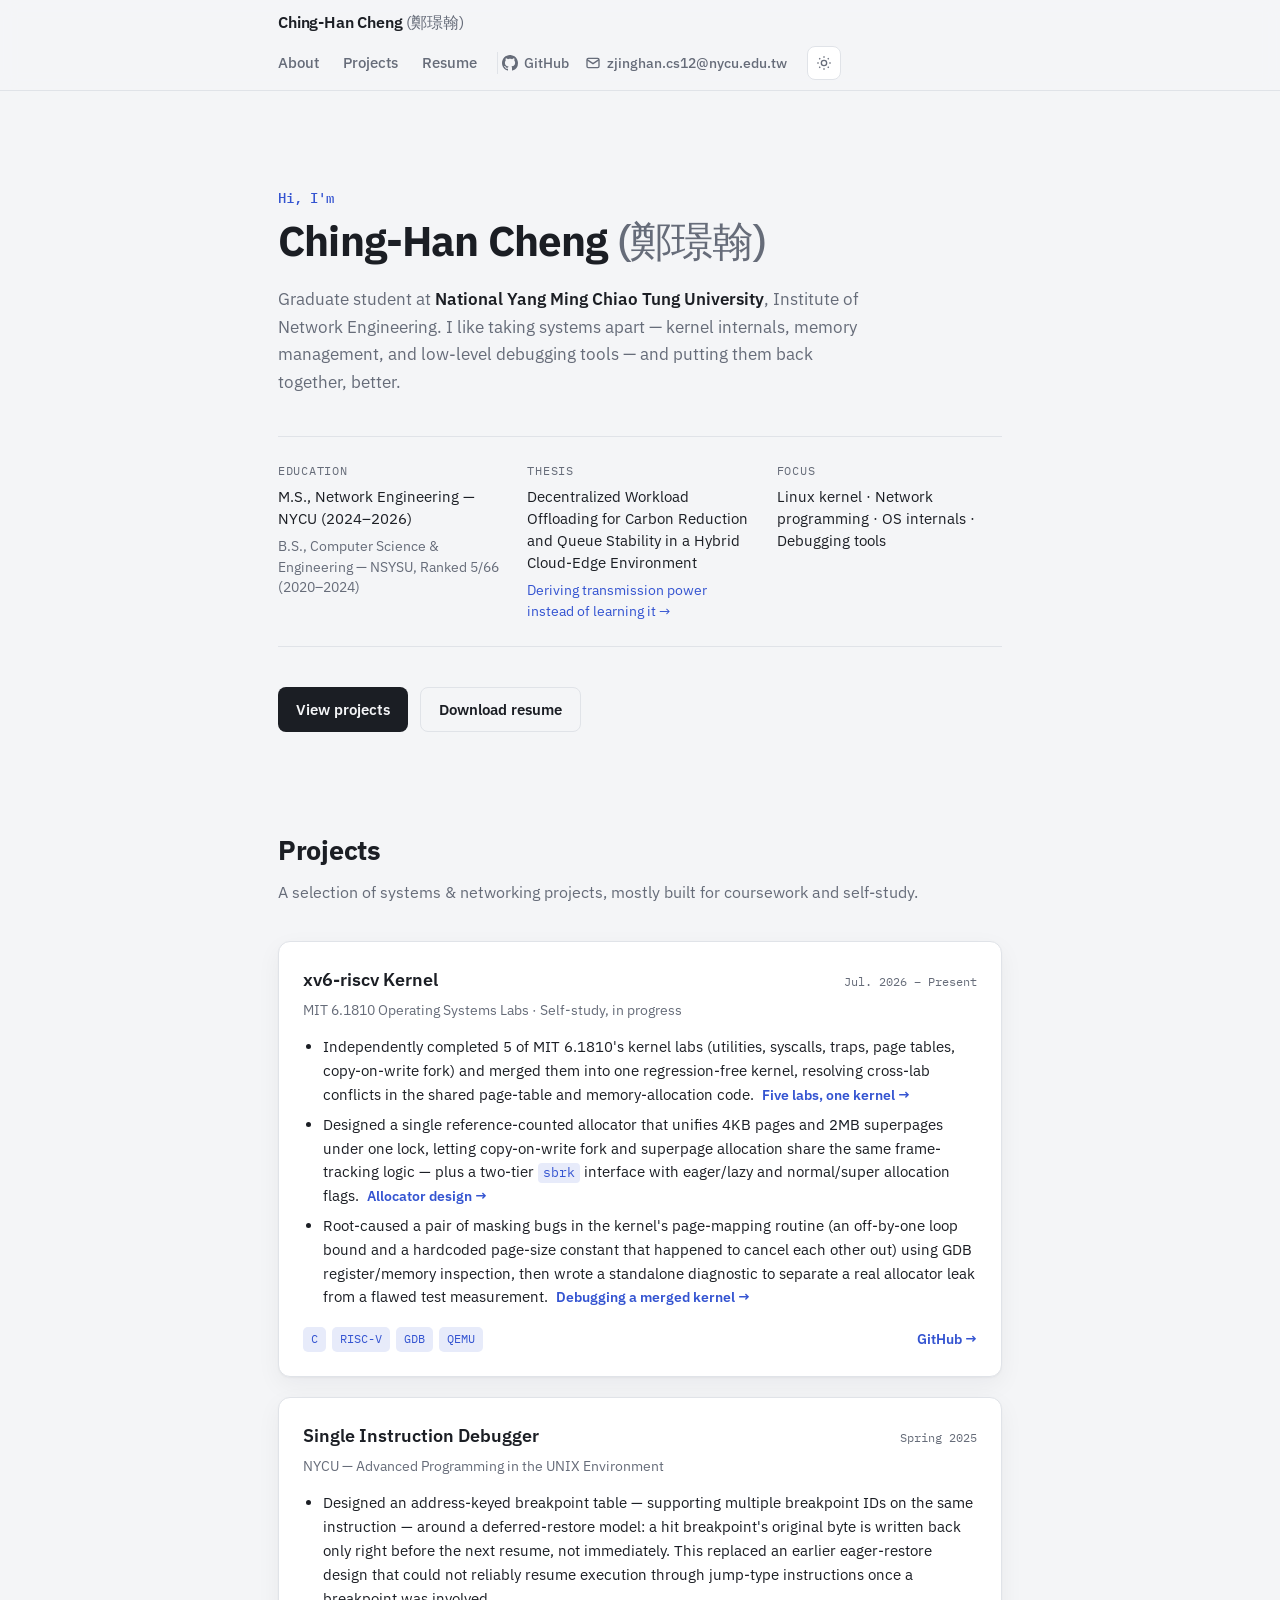
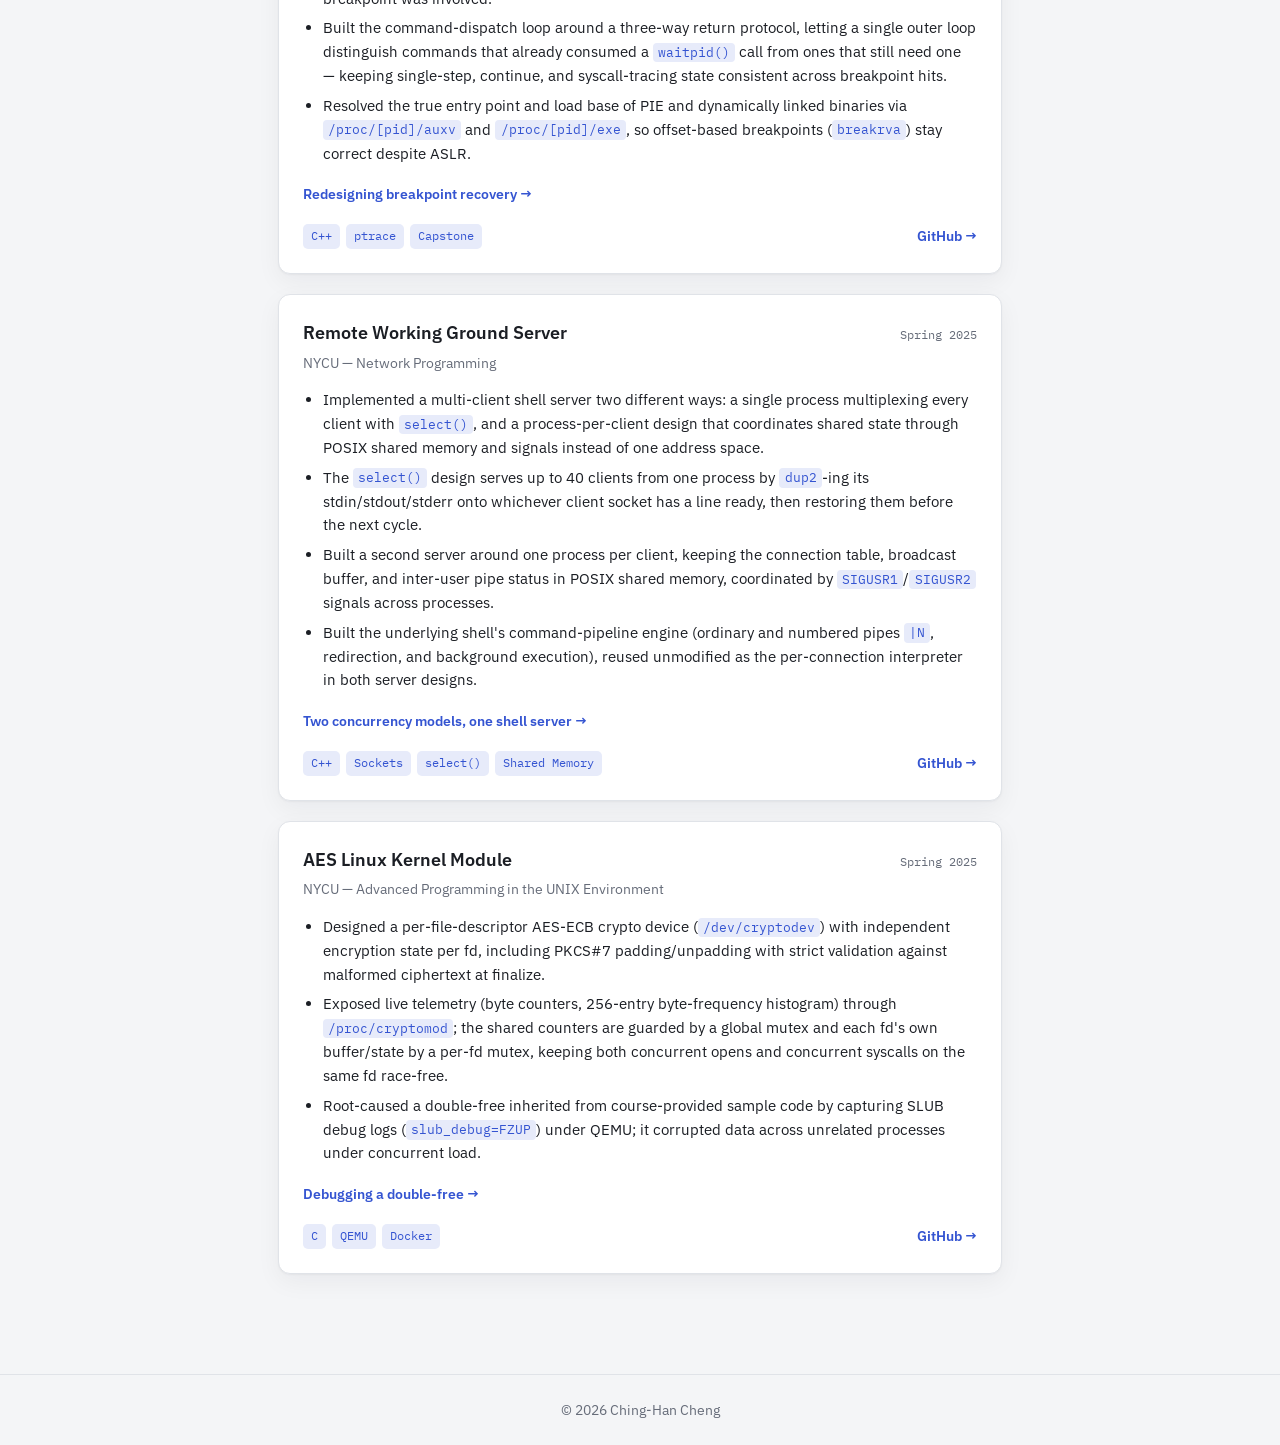
==== commit 0e20cc7f: "AES, Network, webpage comfire" ====
--- a/index.html
+++ b/index.html
@@ -105,7 +105,7 @@
         </div>
       </article>
 
-      <article class="project-card">
+      <article class="project-card" id="sdb">
         <div class="project-head">
           <h3>Single Instruction Debugger</h3>
           <span class="project-period">Spring 2025</span>
@@ -125,7 +125,7 @@
         </div>
       </article>
 
-      <article class="project-card">
+      <article class="project-card" id="np-server">
         <div class="project-head">
           <h3>Remote Working Ground Server</h3>
           <span class="project-period">Spring 2025</span>
@@ -146,17 +146,16 @@
         </div>
       </article>
 
-      <article class="project-card">
+      <article class="project-card" id="aes-kernel">
         <div class="project-head">
           <h3>AES Linux Kernel Module</h3>
           <span class="project-period">Spring 2025</span>
         </div>
         <p class="project-sub">NYCU &mdash; Advanced Programming in the UNIX Environment</p>
         <ul class="project-points">
-          <li>Designed a per-file-descriptor AES-ECB crypto device (<code>/dev/cryptodev</code>), with each opened fd maintaining independent encryption state via <code>file->private_data</code>.</li>
-          <li>Exposed live telemetry (byte counters, 256-entry byte-frequency histogram) through <code>/proc/cryptomod</code>, synchronized with a global mutex to remain race-free under concurrent access &mdash; including PKCS#7 padding/unpadding with strict validation against malformed ciphertext.</li>
-          <li>Debugged and resolved a kernel panic caused by a buffer-size/<code>kmalloc</code>-<code>kfree</code> mismatch under concurrent multi-threaded stress testing.</li>
-          <li>Integrated the kernel's asynchronous Crypto API (<code>crypto_skcipher</code>, scatterlists) for AES-ECB operations, and designed a streaming <code>ADV</code> I/O mode that withholds the final ciphertext block during decryption until finalize.</li>
+          <li>Designed a per-file-descriptor AES-ECB crypto device (<code>/dev/cryptodev</code>) with independent encryption state per fd, including PKCS#7 padding/unpadding with strict validation against malformed ciphertext at finalize.</li>
+          <li>Exposed live telemetry (byte counters, 256-entry byte-frequency histogram) through <code>/proc/cryptomod</code>; the shared counters are guarded by a global mutex and each fd's own buffer/state by a per-fd mutex, keeping both concurrent opens and concurrent syscalls on the same fd race-free.</li>
+          <li>Root-caused a double-free inherited from course-provided sample code by capturing SLUB debug logs (<code>slub_debug=FZUP</code>) under QEMU; it corrupted data across unrelated processes under concurrent load.</li>
         </ul>
         <p class="card-link"><a href="projects/aes-kernel-debugging.html">Debugging a double-free &rarr;</a></p>
         <div class="project-footer">
--- a/style.css
+++ b/style.css
@@ -295,6 +295,7 @@
   border-radius: 12px;
   padding: 24px;
   box-shadow: var(--shadow);
+  scroll-margin-top: 80px;
 }
 
 .project-head {
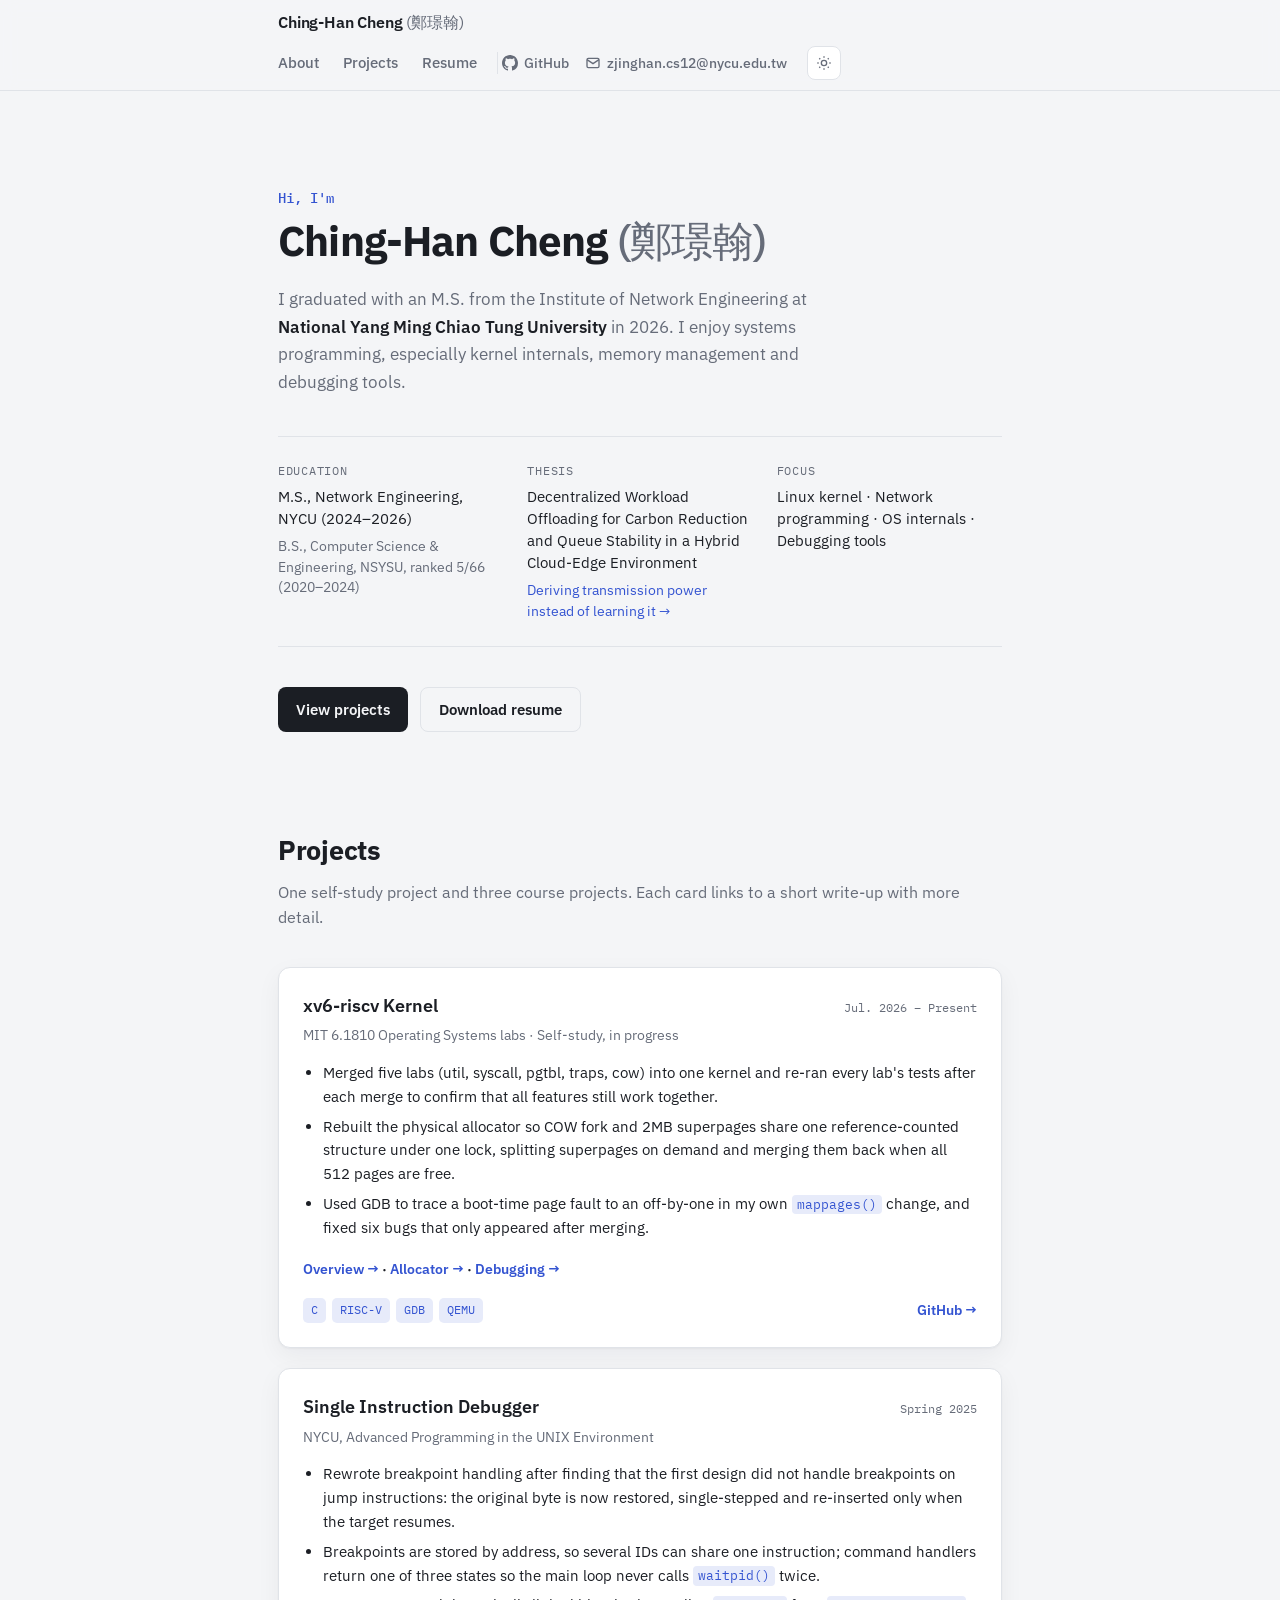
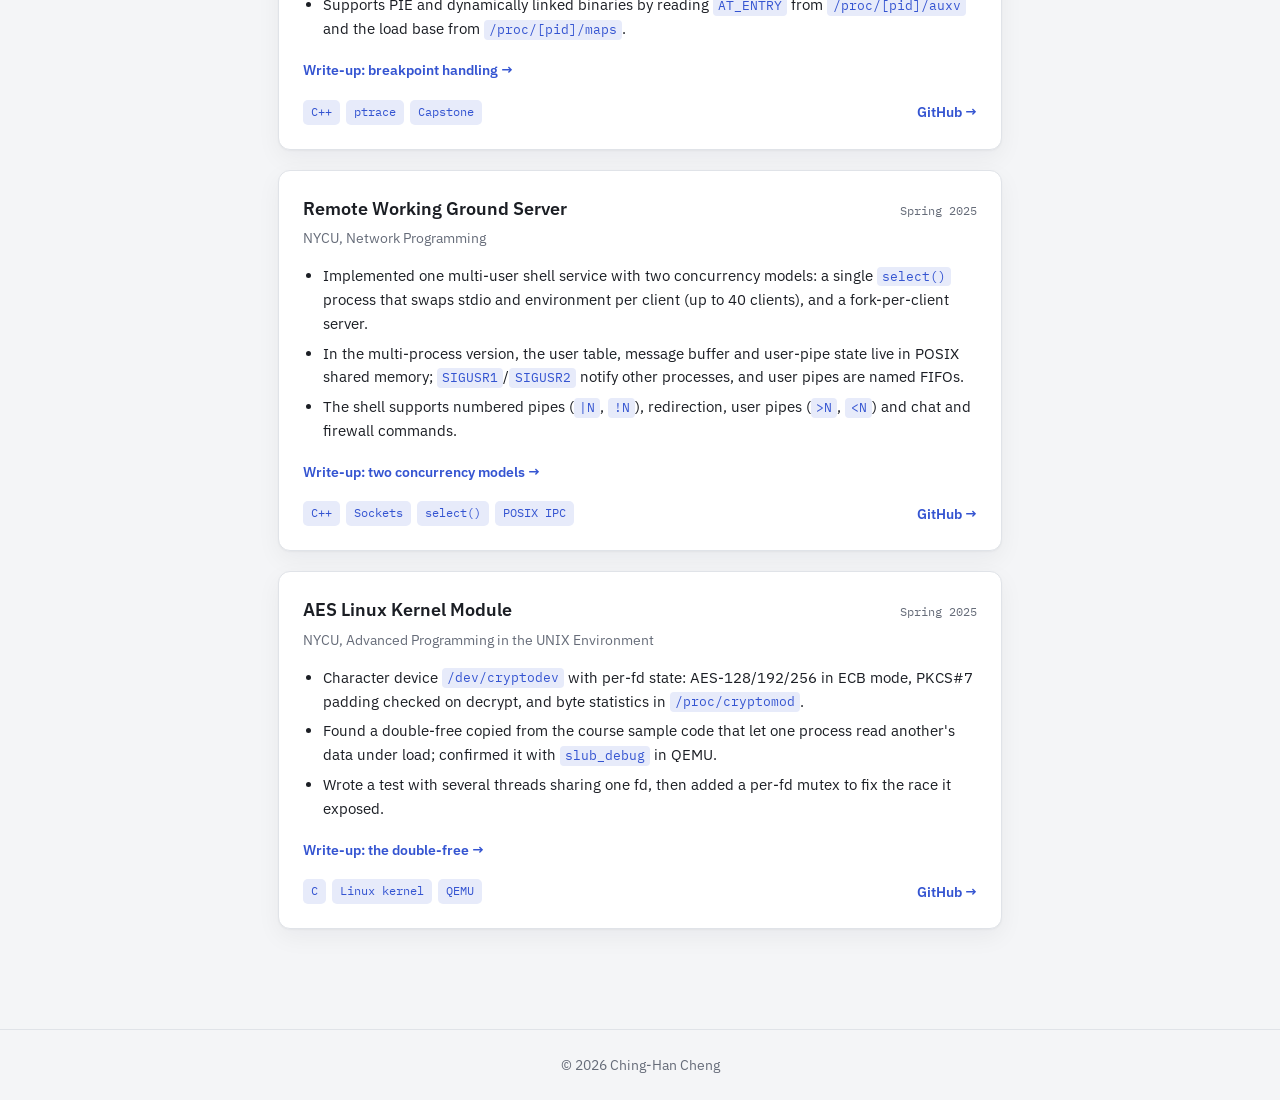
==== commit c0db824b: "Update all document, check debugger, aes, np" ====
--- a/index.html
+++ b/index.html
@@ -4,7 +4,7 @@
 <meta charset="UTF-8">
 <meta name="viewport" content="width=device-width, initial-scale=1.0">
 <title>Ching-Han Cheng (鄭璟翰)</title>
-<meta name="description" content="Ching-Han Cheng (鄭璟翰) — Graduate student at NYCU, working on OS internals, kernel modules, and network programming.">
+<meta name="description" content="Ching-Han Cheng (鄭璟翰). M.S. in Network Engineering from NYCU, working on OS internals, kernel modules and network programming.">
 <link rel="icon" href="data:,">
 <link rel="preconnect" href="https://fonts.googleapis.com">
 <link rel="preconnect" href="https://fonts.gstatic.com" crossorigin>
@@ -48,17 +48,16 @@
     <p class="eyebrow">Hi, I'm</p>
     <h1>Ching-Han Cheng <span class="hero-zh">(鄭璟翰)</span></h1>
     <p class="lede">
-      Graduate student at <strong>National Yang Ming Chiao Tung University</strong>,
-      Institute of Network Engineering. I like taking systems apart &mdash; kernel
-      internals, memory management, and low-level debugging tools &mdash; and
-      putting them back together, better.
+      I graduated with an M.S. from the Institute of Network Engineering at
+      <strong>National Yang Ming Chiao Tung University</strong> in 2026. I enjoy systems
+      programming, especially kernel internals, memory management and debugging tools.
     </p>
 
     <div class="meta-grid">
       <div class="meta-item">
         <span class="meta-label">Education</span>
-        <span class="meta-value">M.S., Network Engineering &mdash; NYCU (2024&ndash;2026)</span>
-        <span class="meta-value meta-sub">B.S., Computer Science &amp; Engineering &mdash; NSYSU, Ranked 5/66 (2020&ndash;2024)</span>
+        <span class="meta-value">M.S., Network Engineering, NYCU (2024&ndash;2026)</span>
+        <span class="meta-value meta-sub">B.S., Computer Science &amp; Engineering, NSYSU, ranked 5/66 (2020&ndash;2024)</span>
       </div>
       <div class="meta-item">
         <span class="meta-label">Thesis</span>
@@ -79,24 +78,26 @@
 
   <section id="projects" class="projects wrap">
     <h2 class="section-title">Projects</h2>
-    <p class="section-sub">A selection of systems &amp; networking projects, mostly built for coursework and self-study.</p>
+    <p class="section-sub">One self-study project and three course projects. Each card links to a short write-up with more detail.</p>
 
     <div class="project-grid">
 
-      <article class="project-card">
+      <article class="project-card" id="xv6">
         <div class="project-head">
           <h3>xv6-riscv Kernel</h3>
           <span class="project-period">Jul. 2026 &ndash; Present</span>
         </div>
-        <p class="project-sub">MIT 6.1810 Operating Systems Labs &middot; Self-study, in progress</p>
+        <p class="project-sub">MIT 6.1810 Operating Systems labs &middot; Self-study, in progress</p>
         <ul class="project-points">
-          <li>Independently completed 5 of MIT 6.1810's kernel labs (utilities, syscalls, traps, page tables, copy-on-write fork) and merged them into one regression-free kernel, resolving cross-lab conflicts in the shared page-table and memory-allocation code.
-            <a class="bullet-link" href="projects/xv6-labs-overview.html">Five labs, one kernel &rarr;</a></li>
-          <li>Designed a single reference-counted allocator that unifies 4KB pages and 2MB superpages under one lock, letting copy-on-write fork and superpage allocation share the same frame-tracking logic &mdash; plus a two-tier <code>sbrk</code> interface with eager/lazy and normal/super allocation flags.
-            <a class="bullet-link" href="projects/xv6-memory-management.html">Allocator design &rarr;</a></li>
-          <li>Root-caused a pair of masking bugs in the kernel's page-mapping routine (an off-by-one loop bound and a hardcoded page-size constant that happened to cancel each other out) using GDB register/memory inspection, then wrote a standalone diagnostic to separate a real allocator leak from a flawed test measurement.
-            <a class="bullet-link" href="projects/xv6-debugging.html">Debugging a merged kernel &rarr;</a></li>
+          <li>Merged five labs (util, syscall, pgtbl, traps, cow) into one kernel and re-ran every lab's tests after each merge to confirm that all features still work together.</li>
+          <li>Rebuilt the physical allocator so COW fork and 2MB superpages share one reference-counted structure under one lock, splitting superpages on demand and merging them back when all 512 pages are free.</li>
+          <li>Used GDB to trace a boot-time page fault to an off-by-one in my own <code>mappages()</code> change, and fixed six bugs that only appeared after merging.</li>
         </ul>
+        <p class="card-link">
+          <a href="projects/xv6-labs-overview.html">Overview &rarr;</a> &middot;
+          <a href="projects/xv6-memory-management.html">Allocator &rarr;</a> &middot;
+          <a href="projects/xv6-debugging.html">Debugging &rarr;</a>
+        </p>
         <div class="project-footer">
           <div class="tags">
             <span class="tag">C</span><span class="tag">RISC-V</span><span class="tag">GDB</span><span class="tag">QEMU</span>
@@ -110,13 +111,13 @@
           <h3>Single Instruction Debugger</h3>
           <span class="project-period">Spring 2025</span>
         </div>
-        <p class="project-sub">NYCU &mdash; Advanced Programming in the UNIX Environment</p>
+        <p class="project-sub">NYCU, Advanced Programming in the UNIX Environment</p>
         <ul class="project-points">
-          <li>Designed an address-keyed breakpoint table &mdash; supporting multiple breakpoint IDs on the same instruction &mdash; around a deferred-restore model: a hit breakpoint's original byte is written back only right before the next resume, not immediately. This replaced an earlier eager-restore design that could not reliably resume execution through jump-type instructions once a breakpoint was involved.</li>
-          <li>Built the command-dispatch loop around a three-way return protocol, letting a single outer loop distinguish commands that already consumed a <code>waitpid()</code> call from ones that still need one &mdash; keeping single-step, continue, and syscall-tracing state consistent across breakpoint hits.</li>
-          <li>Resolved the true entry point and load base of PIE and dynamically linked binaries via <code>/proc/[pid]/auxv</code> and <code>/proc/[pid]/exe</code>, so offset-based breakpoints (<code>breakrva</code>) stay correct despite ASLR.</li>
+          <li>Rewrote breakpoint handling after finding that the first design did not handle breakpoints on jump instructions: the original byte is now restored, single-stepped and re-inserted only when the target resumes.</li>
+          <li>Breakpoints are stored by address, so several IDs can share one instruction; command handlers return one of three states so the main loop never calls <code>waitpid()</code> twice.</li>
+          <li>Supports PIE and dynamically linked binaries by reading <code>AT_ENTRY</code> from <code>/proc/[pid]/auxv</code> and the load base from <code>/proc/[pid]/maps</code>.</li>
         </ul>
-        <p class="card-link"><a href="projects/sdb-breakpoint-recovery.html">Redesigning breakpoint recovery &rarr;</a></p>
+        <p class="card-link"><a href="projects/sdb-breakpoint-recovery.html">Write-up: breakpoint handling &rarr;</a></p>
         <div class="project-footer">
           <div class="tags">
             <span class="tag">C++</span><span class="tag">ptrace</span><span class="tag">Capstone</span>
@@ -130,17 +131,16 @@
           <h3>Remote Working Ground Server</h3>
           <span class="project-period">Spring 2025</span>
         </div>
-        <p class="project-sub">NYCU &mdash; Network Programming</p>
+        <p class="project-sub">NYCU, Network Programming</p>
         <ul class="project-points">
-          <li>Implemented a multi-client shell server two different ways: a single process multiplexing every client with <code>select()</code>, and a process-per-client design that coordinates shared state through POSIX shared memory and signals instead of one address space.</li>
-          <li>The <code>select()</code> design serves up to 40 clients from one process by <code>dup2</code>-ing its stdin/stdout/stderr onto whichever client socket has a line ready, then restoring them before the next cycle.</li>
-          <li>Built a second server around one process per client, keeping the connection table, broadcast buffer, and inter-user pipe status in POSIX shared memory, coordinated by <code>SIGUSR1</code>/<code>SIGUSR2</code> signals across processes.</li>
-          <li>Built the underlying shell's command-pipeline engine (ordinary and numbered pipes <code>|N</code>, redirection, and background execution), reused unmodified as the per-connection interpreter in both server designs.</li>
+          <li>Implemented one multi-user shell service with two concurrency models: a single <code>select()</code> process that swaps stdio and environment per client (up to 40 clients), and a fork-per-client server.</li>
+          <li>In the multi-process version, the user table, message buffer and user-pipe state live in POSIX shared memory; <code>SIGUSR1</code>/<code>SIGUSR2</code> notify other processes, and user pipes are named FIFOs.</li>
+          <li>The shell supports numbered pipes (<code>|N</code>, <code>!N</code>), redirection, user pipes (<code>&gt;N</code>, <code>&lt;N</code>) and chat and firewall commands.</li>
         </ul>
-        <p class="card-link"><a href="projects/np-server-architecture.html">Two concurrency models, one shell server &rarr;</a></p>
+        <p class="card-link"><a href="projects/np-server-architecture.html">Write-up: two concurrency models &rarr;</a></p>
         <div class="project-footer">
           <div class="tags">
-            <span class="tag">C++</span><span class="tag">Sockets</span><span class="tag">select()</span><span class="tag">Shared Memory</span>
+            <span class="tag">C++</span><span class="tag">Sockets</span><span class="tag">select()</span><span class="tag">POSIX IPC</span>
           </div>
           <a class="project-link" href="https://github.com/z-jing-han/Network-Programming" target="_blank" rel="noopener">GitHub &rarr;</a>
         </div>
@@ -151,16 +151,16 @@
           <h3>AES Linux Kernel Module</h3>
           <span class="project-period">Spring 2025</span>
         </div>
-        <p class="project-sub">NYCU &mdash; Advanced Programming in the UNIX Environment</p>
+        <p class="project-sub">NYCU, Advanced Programming in the UNIX Environment</p>
         <ul class="project-points">
-          <li>Designed a per-file-descriptor AES-ECB crypto device (<code>/dev/cryptodev</code>) with independent encryption state per fd, including PKCS#7 padding/unpadding with strict validation against malformed ciphertext at finalize.</li>
-          <li>Exposed live telemetry (byte counters, 256-entry byte-frequency histogram) through <code>/proc/cryptomod</code>; the shared counters are guarded by a global mutex and each fd's own buffer/state by a per-fd mutex, keeping both concurrent opens and concurrent syscalls on the same fd race-free.</li>
-          <li>Root-caused a double-free inherited from course-provided sample code by capturing SLUB debug logs (<code>slub_debug=FZUP</code>) under QEMU; it corrupted data across unrelated processes under concurrent load.</li>
+          <li>Character device <code>/dev/cryptodev</code> with per-fd state: AES-128/192/256 in ECB mode, PKCS#7 padding checked on decrypt, and byte statistics in <code>/proc/cryptomod</code>.</li>
+          <li>Found a double-free copied from the course sample code that let one process read another's data under load; confirmed it with <code>slub_debug</code> in QEMU.</li>
+          <li>Wrote a test with several threads sharing one fd, then added a per-fd mutex to fix the race it exposed.</li>
         </ul>
-        <p class="card-link"><a href="projects/aes-kernel-debugging.html">Debugging a double-free &rarr;</a></p>
+        <p class="card-link"><a href="projects/aes-kernel-debugging.html">Write-up: the double-free &rarr;</a></p>
         <div class="project-footer">
           <div class="tags">
-            <span class="tag">C</span><span class="tag">QEMU</span><span class="tag">Docker</span>
+            <span class="tag">C</span><span class="tag">Linux kernel</span><span class="tag">QEMU</span>
           </div>
           <a class="project-link" href="https://github.com/z-jing-han/Advance-Programming-in-UNIX-system/tree/master/lab2/todo" target="_blank" rel="noopener">GitHub &rarr;</a>
         </div>
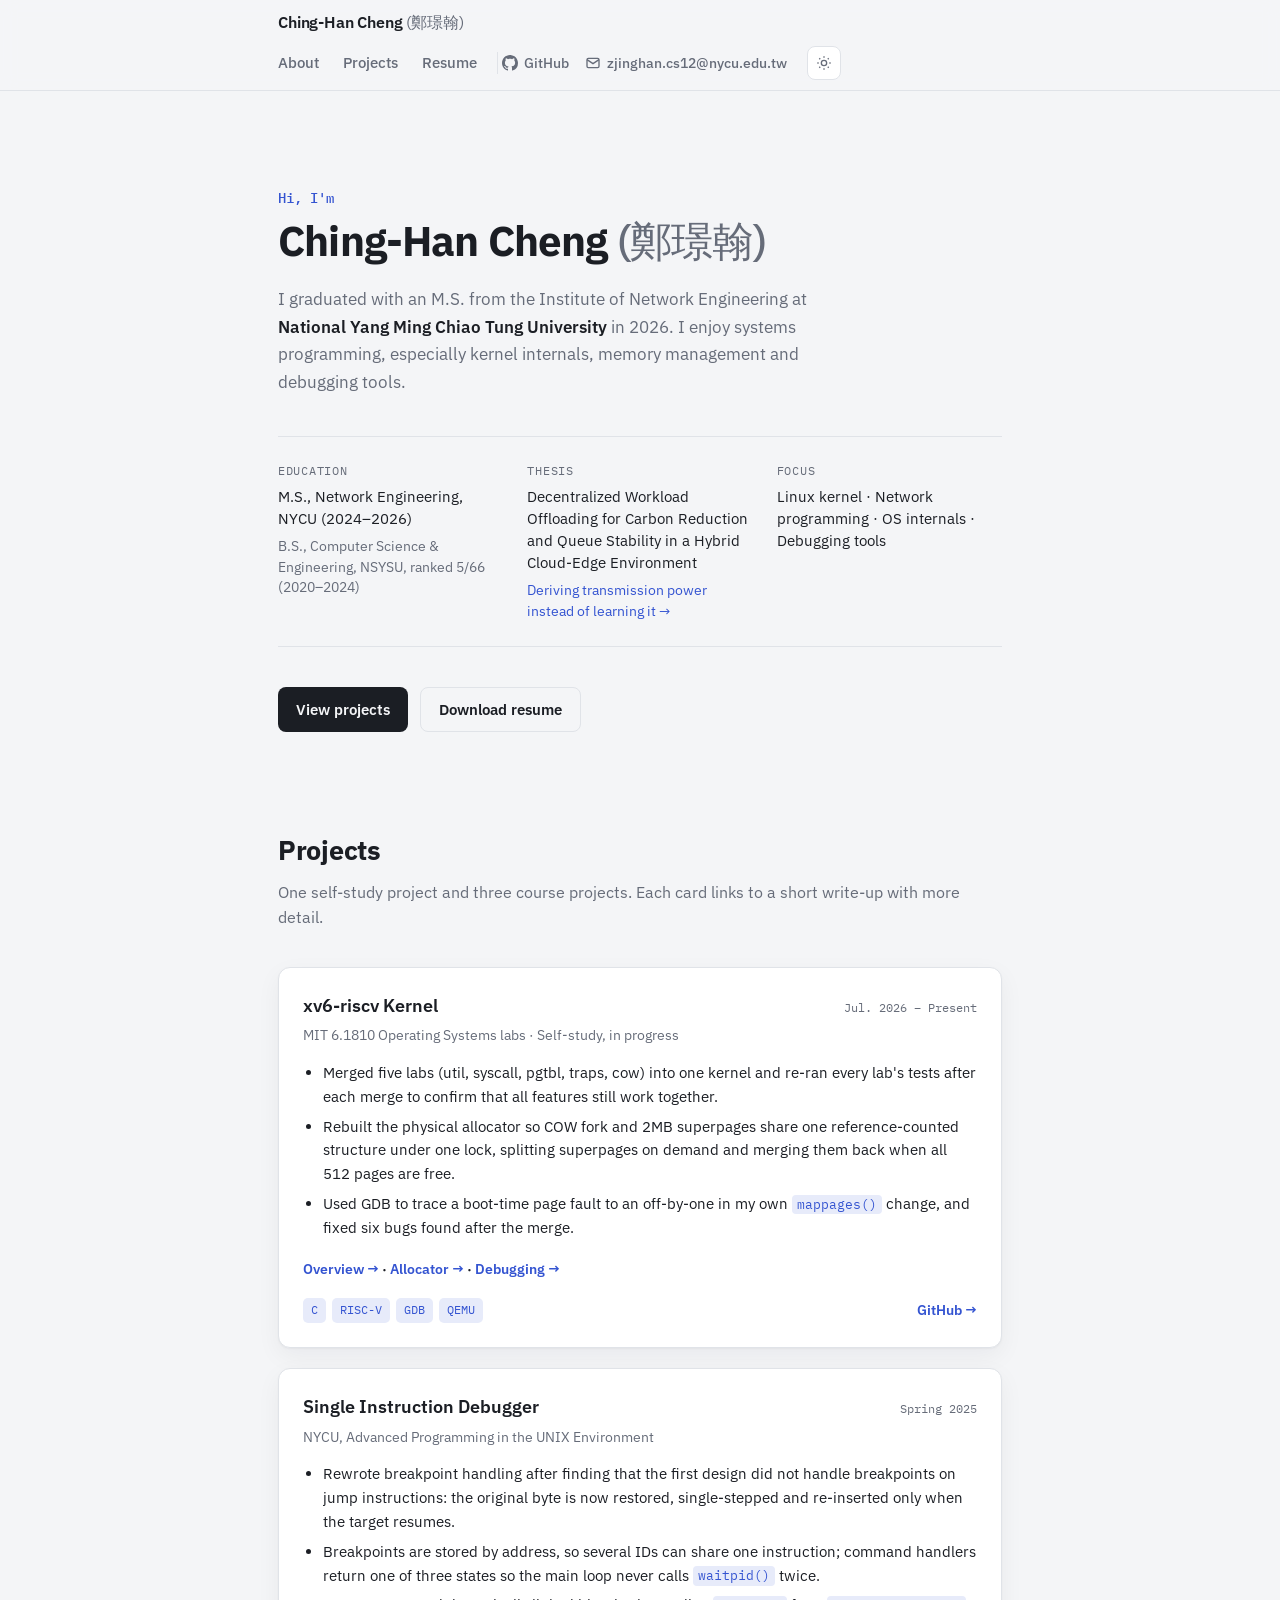
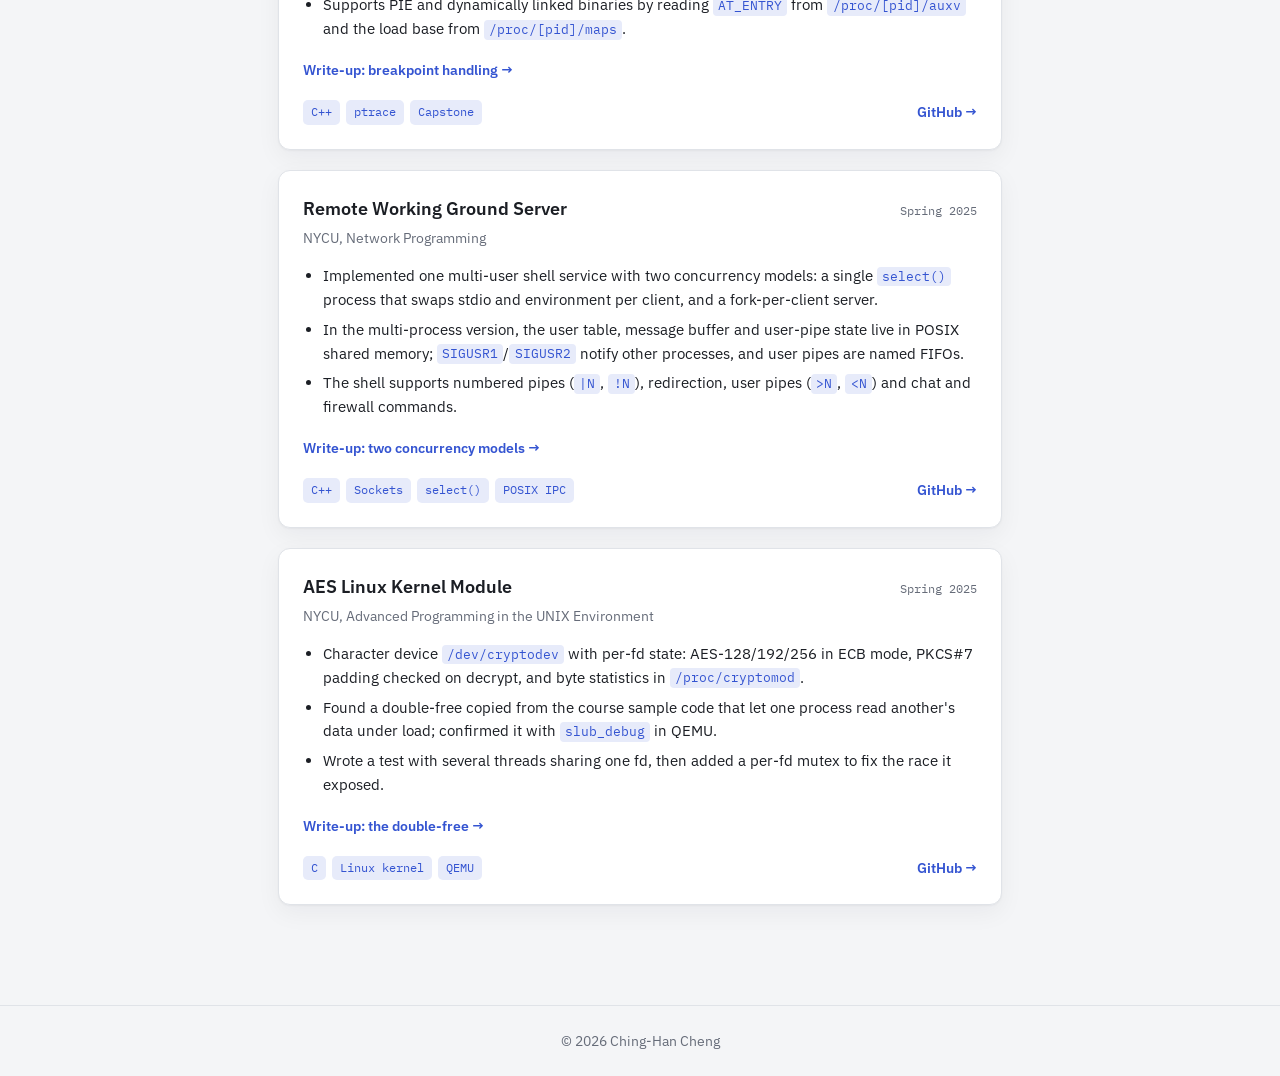
==== commit 9e85767c: "Word fix" ====
--- a/index.html
+++ b/index.html
@@ -91,7 +91,7 @@
         <ul class="project-points">
           <li>Merged five labs (util, syscall, pgtbl, traps, cow) into one kernel and re-ran every lab's tests after each merge to confirm that all features still work together.</li>
           <li>Rebuilt the physical allocator so COW fork and 2MB superpages share one reference-counted structure under one lock, splitting superpages on demand and merging them back when all 512 pages are free.</li>
-          <li>Used GDB to trace a boot-time page fault to an off-by-one in my own <code>mappages()</code> change, and fixed six bugs that only appeared after merging.</li>
+          <li>Used GDB to trace a boot-time page fault to an off-by-one in my own <code>mappages()</code> change, and fixed six bugs found after the merge.</li>
         </ul>
         <p class="card-link">
           <a href="projects/xv6-labs-overview.html">Overview &rarr;</a> &middot;
@@ -133,7 +133,7 @@
         </div>
         <p class="project-sub">NYCU, Network Programming</p>
         <ul class="project-points">
-          <li>Implemented one multi-user shell service with two concurrency models: a single <code>select()</code> process that swaps stdio and environment per client (up to 40 clients), and a fork-per-client server.</li>
+          <li>Implemented one multi-user shell service with two concurrency models: a single <code>select()</code> process that swaps stdio and environment per client, and a fork-per-client server.</li>
           <li>In the multi-process version, the user table, message buffer and user-pipe state live in POSIX shared memory; <code>SIGUSR1</code>/<code>SIGUSR2</code> notify other processes, and user pipes are named FIFOs.</li>
           <li>The shell supports numbered pipes (<code>|N</code>, <code>!N</code>), redirection, user pipes (<code>&gt;N</code>, <code>&lt;N</code>) and chat and firewall commands.</li>
         </ul>
